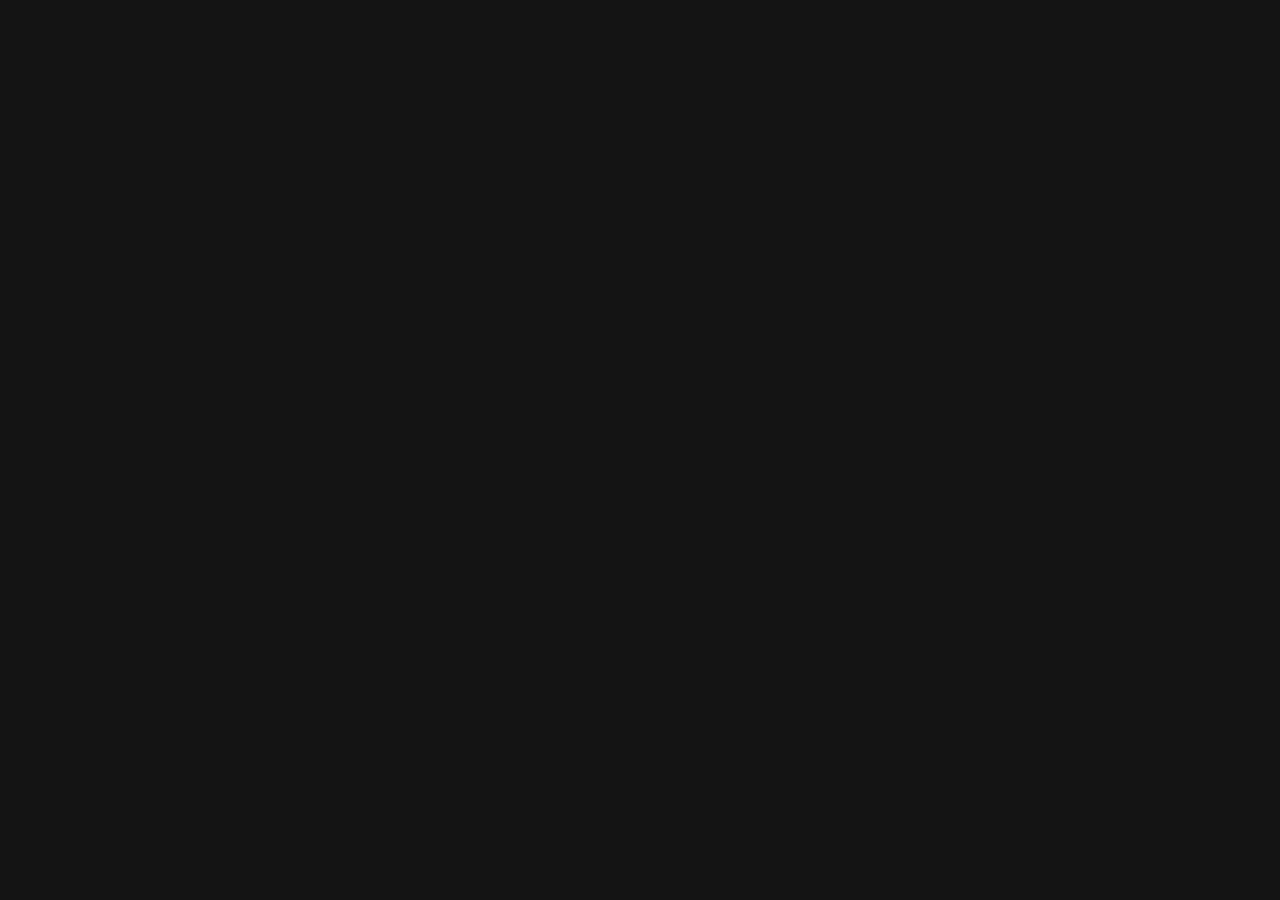
==== preview.html @ a70eb89c "Poster preview" ====
<!doctype html><html><head><meta charset="utf-8"><title>Style preview</title>
<link href="https://fonts.googleapis.com/css2?family=Inter:wght@400;500;600;700;800&family=Barlow+Condensed:wght@500;600;700;800&family=DM+Sans:wght@400;500;700&display=swap" rel="stylesheet">
<link rel="stylesheet" href="app.css">
<style>body{margin:0;background:#888}#prev{display:grid;grid-template-columns:640px 640px}#prev .w{width:640px;height:360px;overflow:hidden;position:relative}#prev .w .pg{transform:scale(.5);transform-origin:0 0;position:absolute}</style>
</head><body><div id="root" style="display:none"></div><div id="printroot"></div><div id="toast"></div><div id="modal"></div><div id="prev"></div>
<script src="lib.js"></script><script src="app.js"></script>
<script>setTimeout(async()=>{let p=S.projects.find(x=>x.demo)||S.projects[0];if(!p){p=await demoProject()}const sid=new URLSearchParams(location.search).get('s')||'poster';const d=basicDoc(p,sid);document.getElementById('prev').innerHTML=renderPages(p,d).map(h=>'<div class="w">'+h+'</div>').join('');document.getElementById('root').remove()},3500)</script>
</body></html>
---- app.css ----
:root{--bg:#141414;--app:#0e0e0e;--side:#121212;--card:#191919;--card2:#202020;--line:#262626;--txt:#efece6;--mute:#8f8a83;--or:#e2601f;--or2:#f07335;--orbg:rgba(226,96,31,.14)}
*{box-sizing:border-box}
html,body{margin:0;background:var(--bg);color:var(--txt);font:14px/1.5 Inter,system-ui,sans-serif;-webkit-font-smoothing:antialiased}
button,input,textarea,select{font:inherit;color:inherit}
a{color:inherit;text-decoration:none}
.shell>*{min-width:0}
.shell{display:grid;grid-template-columns:232px 1fr;height:100vh;padding:14px;gap:0}
.side{background:var(--side);border:1px solid var(--line);border-right:0;border-radius:18px 0 0 18px;display:flex;flex-direction:column;padding:14px 12px;min-height:0}
.ws{display:flex;align-items:center;gap:10px;padding:6px 6px 16px}
.wslogo{width:34px;height:34px;border-radius:10px;background:var(--or);display:grid;place-items:center;font-family:Archivo;font-stretch:70%;font-weight:900;font-size:19px;color:#1a0b03}
.ws b{display:block;font-size:13.5px}.ws small{color:var(--mute);font-size:11.5px}
.nav{display:flex;flex-direction:column;gap:2px}
.nav a{display:flex;align-items:center;gap:10px;padding:8px 10px;border-radius:10px;color:#bdb8b1;font-weight:500}
.nav a:hover{background:#1a1a1a}
.nav a.on{background:#222;color:#fff}
.nav svg{width:16px;height:16px;opacity:.85}
.navh{font-size:11.5px;color:var(--mute);margin:18px 10px 6px}
.sidecta{margin-top:auto;background:#1b1b1b;border:1px solid var(--line);border-radius:14px;padding:12px;font-size:12.5px}
.sidecta b{display:flex;align-items:center;gap:8px;margin-bottom:4px}.sidecta span{color:var(--mute)}
.main{background:var(--app);border:1px solid var(--line);border-radius:0 18px 18px 0;overflow:auto;min-height:0;position:relative}
.top{display:flex;align-items:center;gap:12px;padding:14px 22px;position:sticky;top:0;background:rgba(14,14,14,.94);backdrop-filter:blur(8px);z-index:5}
.search{flex:1;display:flex;align-items:center;gap:8px;background:#161616;border:1px solid var(--line);border-radius:999px;padding:8px 14px;color:var(--mute)}
.search input{flex:1;background:none;border:0;outline:none;color:var(--txt)}
.btn{display:inline-flex;align-items:center;gap:7px;border:1px solid var(--line);background:#1a1a1a;border-radius:999px;padding:8px 15px;cursor:pointer;font-weight:600;font-size:13px;white-space:nowrap}
.btn:hover{border-color:#3a3a3a}
.btn.pri{background:var(--or);border-color:var(--or);color:#1a0b03}.btn.pri:hover{background:var(--or2)}
.btn.ghost{background:none}
.btn.sm{padding:5px 11px;font-size:12px}
.btn:disabled{opacity:.5;cursor:wait}
.av{width:34px;height:34px;border-radius:50%;background:#2a2a2a;display:grid;place-items:center;font-weight:700;font-size:12px;border:1px solid #333}
.wrap{padding:6px 22px 40px}
.quick{display:grid;grid-template-columns:repeat(4,1fr);gap:12px;margin:6px 0 16px}
.qa{display:flex;gap:12px;align-items:center;background:var(--card);border:1px solid var(--line);border-radius:14px;padding:12px;cursor:pointer;text-align:left}
.qa:hover{border-color:#333}
.qi{width:36px;height:36px;border-radius:10px;background:var(--orbg);color:var(--or);display:grid;place-items:center;flex:none}
.qa b{display:block;font-size:13px}.qa small{color:var(--mute);font-size:11.5px;line-height:1.3;display:block}
.hero{display:grid;grid-template-columns:1.1fr 1fr;gap:30px;align-items:center;background:linear-gradient(135deg,#1d1d1d,#171717);border:1px solid var(--line);border-radius:18px;padding:26px;position:relative;overflow:hidden}
.hero h1{font-size:30px;line-height:1.15;margin:0 0 10px;font-weight:600;letter-spacing:-.02em}
.hero p{color:var(--mute);margin:0 0 20px;max-width:420px}
.heroart{position:relative;height:230px}
.heroart .pv .pg{position:absolute;left:0;top:0;transform-origin:0 0}
.heroart .pv{position:absolute;border-radius:10px;overflow:hidden;box-shadow:0 18px 40px rgba(0,0,0,.5)}
.sec{display:flex;align-items:center;justify-content:space-between;margin:28px 0 12px}
.sec h2{font-size:16px;margin:0;font-weight:600}
.row{display:flex;gap:10px;align-items:center}
.carousel{display:grid;grid-auto-flow:column;grid-auto-columns:minmax(230px,1fr);gap:12px;overflow-x:auto;padding-bottom:6px;scroll-snap-type:x mandatory}
.tcard{scroll-snap-align:start;height:150px;border-radius:14px;padding:16px;display:flex;flex-direction:column;justify-content:flex-end;cursor:pointer;position:relative;overflow:hidden;border:1px solid rgba(255,255,255,.06)}
.tcard b{font-size:17px;line-height:1.15;position:relative;z-index:1}.tcard small{opacity:.8;position:relative;z-index:1;font-size:12px;margin-top:4px}
.tcard:after{content:"";position:absolute;inset:0;background:linear-gradient(180deg,transparent 30%,rgba(0,0,0,.45))}
.tcard i{position:absolute;right:-20px;top:-30px;width:140px;height:140px;border-radius:40px;background:rgba(255,255,255,.12);transform:rotate(18deg)}
.grid{display:grid;grid-template-columns:repeat(auto-fill,minmax(250px,1fr));gap:14px}
.pcard{background:var(--card);border:1px solid var(--line);border-radius:14px;overflow:hidden;cursor:pointer}
.pcard:hover{border-color:#353535}
.pthumb{aspect-ratio:16/9;background:#1e1e1e;position:relative;overflow:hidden}
.pthumb .pg{position:absolute;left:0;top:0;transform-origin:0 0}
.pmeta{padding:11px 13px}.pmeta b{display:block;font-size:13.5px}.pmeta small{color:var(--mute);font-size:12px}
.empty{border:1px dashed #303030;border-radius:14px;padding:28px;text-align:center;color:var(--mute)}
.chipt{display:inline-block;font-size:11px;padding:2px 8px;border-radius:999px;background:#242424;color:#c9c4bc;margin-right:4px}
h1.ph{font-size:24px;margin:8px 0 4px;font-weight:600;letter-spacing:-.02em}
.sub{color:var(--mute);margin:0 0 18px}
.list{display:flex;flex-direction:column;gap:8px}
.li{display:flex;align-items:center;gap:14px;background:var(--card);border:1px solid var(--line);border-radius:12px;padding:10px}
.li .pthumb{width:150px;flex:none;border-radius:8px}
.li .grow{flex:1;min-width:0}
/* forms */
label.l{display:block;font-size:12px;color:var(--mute);margin:12px 0 5px;font-weight:600}
input.f,textarea.f,select.f{width:100%;background:#151515;border:1px solid var(--line);border-radius:10px;padding:10px 12px;outline:none}
input.f:focus,textarea.f:focus,select.f:focus{border-color:var(--or)}
textarea.f{min-height:84px;resize:vertical}
.hint{color:var(--mute);font-size:12.5px;margin:4px 0 10px}
.two{display:grid;grid-template-columns:1fr 1fr;gap:10px}
/* modal */
#modal{display:none;position:fixed;inset:0;background:rgba(0,0,0,.6);z-index:50;align-items:center;justify-content:center;padding:16px}
#modal.on{display:flex}
.mbox{background:#151515;border:1px solid #2c2c2c;border-radius:18px;padding:22px;width:min(520px,100%);max-height:90vh;overflow:auto}
.mbox h3{margin:0 0 4px;font-size:18px}
.tgrid{display:grid;grid-template-columns:1fr 1fr;gap:8px;margin-top:6px}
.topt{border:1px solid var(--line);border-radius:12px;padding:10px;cursor:pointer;background:#181818}
.topt.on{border-color:var(--or);background:var(--orbg)}
.topt b{display:block;font-size:13px}.topt small{color:var(--mute);font-size:11.5px;line-height:1.3;display:block}
#toast{position:fixed;left:50%;bottom:22px;transform:translateX(-50%);background:#1f1f1f;border:1px solid #333;padding:10px 16px;border-radius:999px;z-index:60;display:none;max-width:92vw;text-align:center}
#toast.err{border-color:#b33;color:#ffb4a8}
/* workspace */
.wsp{display:grid;grid-template-rows:auto 1fr;height:100vh}
.wtop{display:flex;align-items:center;gap:10px;padding:10px 16px;border-bottom:1px solid var(--line);background:#101010;flex-wrap:wrap}
.wtop input.name{background:none;border:0;outline:none;font-weight:600;font-size:15px;min-width:120px;max-width:260px}
.wtop select{background:#181818;border:1px solid var(--line);border-radius:999px;padding:7px 12px;outline:none}
.wbody{display:grid;grid-template-columns:420px 1fr;min-height:0}
.phone{margin:16px;border:1px solid #2a2a2a;border-radius:32px;background:#121212;display:flex;flex-direction:column;min-height:0;overflow:hidden;box-shadow:0 0 0 6px #0b0b0b,0 20px 50px rgba(0,0,0,.4)}
.phone .notch{height:22px;display:flex;justify-content:center;align-items:center}.phone .notch i{width:70px;height:5px;border-radius:9px;background:#262626}
.steps{display:flex;gap:4px;padding:6px 12px 10px;overflow-x:auto;border-bottom:1px solid var(--line)}
.st{border:0;background:none;padding:7px 11px;border-radius:999px;color:var(--mute);font-weight:600;font-size:12.5px;cursor:pointer;white-space:nowrap}
.st.on{background:#232323;color:#fff}
.st .d{display:inline-block;width:6px;height:6px;border-radius:50%;background:#3a3a3a;margin-left:5px;vertical-align:middle}
.st .d.ok{background:#3ccf7a}
.pane{overflow:auto;padding:12px 16px 30px;flex:1}
.phfoot{padding:12px 16px;border-top:1px solid var(--line);display:flex;gap:8px}
.phfoot .btn{flex:1;justify-content:center}
.piece{background:#181818;border:1px solid var(--line);border-radius:14px;padding:10px;margin:10px 0}
.piece.off{opacity:.55}
.phd{display:flex;align-items:center;gap:8px}
.phd input{flex:1;min-width:0;background:none;border:0;outline:none;font-weight:600}
.kind{font-size:11px;padding:3px 8px;border-radius:999px;background:#262626;color:#cfcac2;border:0;outline:none}
.tog{font-size:11px;padding:3px 9px;border-radius:999px;border:1px solid #333;background:none;cursor:pointer;color:var(--mute)}
.tog.on{background:var(--orbg);border-color:var(--or);color:var(--or2)}
.files{display:flex;gap:6px;flex-wrap:wrap;margin:8px 0}
.fth{width:62px;height:62px;border-radius:10px;background:#e9e6e0 center/contain no-repeat;position:relative;border:1px solid #2a2a2a}
.fth button{position:absolute;right:-6px;top:-6px;width:20px;height:20px;border-radius:50%;border:0;background:#333;cursor:pointer;font-size:12px;line-height:1}
.addf{width:62px;height:62px;border-radius:10px;border:1px dashed #3a3a3a;display:grid;place-items:center;color:var(--mute);cursor:pointer;background:none;font-size:20px}
.cols{display:flex;gap:6px;flex-wrap:wrap;align-items:center}
.cdot{width:26px;height:26px;border-radius:7px;border:1px solid #333;position:relative;overflow:hidden;cursor:pointer;padding:0}
.cdot input{position:absolute;inset:-8px;opacity:0;cursor:pointer}
.more{font-size:12px;color:var(--mute);cursor:pointer;margin-top:6px;display:inline-block}
.x{border:0;background:none;color:var(--mute);cursor:pointer;font-size:16px}
.kv{display:grid;grid-template-columns:1fr 1.4fr auto;gap:6px;margin:6px 0}
.canvas{overflow:auto;padding:22px 26px 60px;min-height:0}
.docw{max-width:1040px;margin:0 auto}
.pgwrap{position:relative;width:100%;aspect-ratio:16/9;margin:0 0 18px;border-radius:6px;overflow:hidden;box-shadow:0 10px 36px rgba(0,0,0,.45)}
.pgwrap .pg{position:absolute;left:0;top:0;transform:scale(var(--s,.5));transform-origin:0 0}
.why{background:#161616;border:1px solid var(--line);border-radius:12px;padding:10px 14px;margin:0 auto 18px;max-width:1040px;color:#c9c4bc;font-size:13px}
.why b{color:#fff}
.mobsw{display:none}
[contenteditable]:hover{outline:1px dashed rgba(128,128,128,.5);outline-offset:4px}
[contenteditable]:focus{outline:2px solid var(--or);outline-offset:4px}
.mnav{display:none}
/* ---------- document pages ---------- */
.pg{width:1280px;height:720px;overflow:hidden;position:relative;background:var(--bg0);color:var(--fg0);font-family:var(--bf),Inter,sans-serif}
.pg.grain:before{content:"";position:absolute;inset:0;pointer-events:none;opacity:.07;mix-blend-mode:overlay;background-image:url("data:image/svg+xml;utf8,<svg xmlns='http://www.w3.org/2000/svg' width='200' height='200'><filter id='n'><feTurbulence type='fractalNoise' baseFrequency='.85' numOctaves='2' stitchTiles='stitch'/></filter><rect width='100%' height='100%' filter='url(%23n)'/></svg>")}
.pg .lab{position:absolute;left:72px;top:52px;font-size:12.5px;font-weight:600;letter-spacing:.14em;text-transform:uppercase;opacity:.55}
.pg .no{position:absolute;right:72px;top:52px;font-size:12.5px;font-weight:600;opacity:.55}
.pg .foot{position:absolute;left:72px;right:72px;bottom:42px;display:flex;justify-content:space-between;font-size:12px;opacity:.45}
.pg .H{font-family:var(--hf),Inter,sans-serif;font-stretch:var(--hs);font-weight:var(--hw);letter-spacing:var(--hl);text-transform:var(--hc);line-height:.98;margin:0}
.pg .B{font-size:19px;line-height:1.55;opacity:.84}
.pg .B p{margin:0 0 14px}
.pg img{display:block;max-width:100%;max-height:100%;object-fit:contain}
.pg .tile{border-radius:var(--r);display:flex;align-items:center;justify-content:center;overflow:hidden}
.L-cover .H{font-size:116px;text-transform:var(--cc)}
.L-cover .meta{font-size:19px;opacity:.72;margin-top:24px}
.L-cover .tt{position:absolute;left:72px;bottom:120px;max-width:720px}
.L-cover .brand{position:absolute;left:72px;top:110px;font-weight:700;font-size:22px;letter-spacing:.01em}
.L-cover .hero{position:absolute;right:72px;top:120px;bottom:120px;width:400px}
.L-cover .hero img{max-height:330px;max-width:300px}
.L-statement .H{font-size:92px;position:absolute;left:72px;top:140px;max-width:760px}
.L-statement .B{position:absolute;left:880px;right:72px;top:150px}
.L-text .H{font-size:64px;position:absolute;left:72px;top:140px;width:520px}
.L-text .B{position:absolute;left:680px;right:72px;top:150px}
.L-divider .H{font-size:128px;position:absolute;left:72px;bottom:110px;max-width:860px;text-transform:var(--cc)}
.L-divider .num{position:absolute;right:66px;bottom:70px;font-family:var(--hf);font-stretch:var(--hs);font-weight:800;font-size:280px;line-height:.8;opacity:.16}
.hdr{position:absolute;left:72px;right:72px;top:130px;display:grid;grid-template-columns:1fr 1fr;gap:60px;align-items:start}
.hdr .H{font-size:58px}
.hdr .B{font-size:17.5px}
.L-list .items{position:absolute;left:72px;right:72px;top:330px;bottom:100px;display:grid;gap:16px}
.L-list .it{border-top:2px solid currentColor;padding-top:16px}
.L-list .it .n{font-family:var(--hf);font-stretch:var(--hs);font-weight:var(--hw);font-size:30px;opacity:.5}
.L-list .it b{display:block;font-size:20px;margin:6px 0 6px}
.L-list .it span{font-size:15.5px;opacity:.78;line-height:1.45;display:block}
.L-steps .items{position:absolute;left:72px;right:72px;top:360px;display:grid;gap:22px}
.L-steps .it{position:relative;padding-top:56px}
.L-steps .it:before{content:"";position:absolute;left:0;right:-22px;top:20px;height:2px;background:currentColor;opacity:.25}
.L-steps .it .n{position:absolute;left:0;top:0;width:42px;height:42px;border-radius:50%;background:var(--acc);color:var(--accfg);display:grid;place-items:center;font-weight:700}
.L-steps .it b{display:block;font-size:20px;margin-bottom:6px}.L-steps .it span{font-size:15.5px;opacity:.78;line-height:1.45}
.L-table table{position:absolute;left:72px;right:72px;top:330px;border-collapse:collapse;font-size:18px}
.L-table td{padding:14px 10px;border-top:1px solid currentColor;border-color:rgba(128,128,128,.35);vertical-align:top}
.L-table td:first-child{font-weight:700;width:38%}
.L-table td:last-child{text-align:right}
.L-table tr:last-child td{border-bottom:1px solid rgba(128,128,128,.35)}
.L-piece .l{position:absolute;left:72px;top:140px;width:520px}
.L-piece .H{font-size:62px}
.L-piece .B{margin-top:24px;font-size:18px}
.L-piece .r{position:absolute;right:0;top:0;bottom:0;width:600px}
.L-piece .r .tile{position:absolute;inset:0;border-radius:0;padding:70px}
.L-piece .r .tile img{max-height:330px}
.L-piece .extra{display:flex;gap:14px;align-items:flex-end;margin-top:28px}
.L-piece .extra .tile{width:110px;height:110px;padding:0;border-radius:calc(var(--r) + 10px);box-shadow:0 8px 24px rgba(0,0,0,.18)}
.L-piece .extra .tile img{width:100%;height:100%;object-fit:cover}
.chips{display:flex;gap:10px;flex-wrap:wrap}
.chip{display:flex;align-items:center;gap:7px;font-size:12.5px;font-weight:600}
.chip i{width:24px;height:24px;border-radius:6px;border:1px solid rgba(128,128,128,.3)}
.L-pieces .tiles{position:absolute;left:72px;right:72px;top:360px;bottom:96px;display:grid;gap:16px}
.L-pieces .cell{display:flex;flex-direction:column;gap:8px;min-height:0}
.L-pieces .cell .tile{flex:1;padding:22px;min-height:0}
.L-pieces .cell small{font-size:13px;font-weight:600;opacity:.7}
.L-colours .sw{position:absolute;left:72px;right:72px;top:350px;bottom:96px;display:flex;gap:12px}
.L-colours .s{flex:1;border-radius:var(--r);display:flex;flex-direction:column;justify-content:flex-end;padding:14px;font-size:12.5px;font-weight:600;border:1px solid rgba(128,128,128,.2)}
.L-colours .s span{opacity:.75;font-weight:500}
.L-type .fonts{position:absolute;left:72px;right:72px;top:340px;bottom:96px;display:grid;gap:20px}
.L-type .fc{border-top:2px solid currentColor;padding-top:14px}
.L-type .aa{font-size:110px;line-height:1}
.L-type .fc b{display:block;font-size:20px;margin-top:10px}.L-type .fc span{opacity:.7;font-size:14px}
.L-quote .q{position:absolute;left:72px;top:110px;font-family:var(--hf);font-size:200px;line-height:1;opacity:.25}
.L-quote .H{position:absolute;left:72px;right:200px;top:220px;font-size:72px;line-height:1.05}
.L-quote .B{position:absolute;left:72px;bottom:110px;font-size:17px}
.L-closing .H{font-size:84px;position:absolute;left:72px;top:150px;max-width:800px}
.L-closing .B{position:absolute;left:72px;top:390px;max-width:620px}
.L-closing .contact{position:absolute;left:72px;bottom:96px;font-size:15px;opacity:.75}
.L-closing .hero{position:absolute;right:80px;bottom:90px;width:180px;height:180px}
#printroot{display:none}
@media print{
 @page{size:1280px 720px;margin:0}
 html,body{background:#fff}
 #root,#toast,#modal{display:none!important}
 #printroot{display:block}
 #printroot .pg{break-after:page;page-break-after:always}
 *{-webkit-print-color-adjust:exact;print-color-adjust:exact}
}
@media (max-width:1100px){.quick{grid-template-columns:1fr 1fr}.wbody{grid-template-columns:380px 1fr}}
@media (max-width:820px){
 .shell{grid-template-columns:1fr;padding:0;height:auto;min-height:100vh}
 .side{display:none}
 .main{border-radius:0;border:0;padding-bottom:74px;overflow:visible}
 .top{padding:12px 14px}
 .top .btn .lbl{display:none}
 .wrap{padding:4px 14px 30px}
 .quick{grid-template-columns:1fr 1fr;gap:8px}.qa{padding:10px;gap:8px}.qa small{display:none}
 .top{gap:8px}
 .hero{grid-template-columns:1fr;padding:20px}.heroart{display:none}
 .hero h1{font-size:24px}
 .mnav{display:flex;position:fixed;left:0;right:0;bottom:0;background:#101010;border-top:1px solid var(--line);z-index:30;padding:8px 6px calc(8px + env(safe-area-inset-bottom))}
 .mnav a{flex:1;display:flex;flex-direction:column;align-items:center;gap:2px;font-size:10.5px;color:var(--mute)}
 .mnav a.on{color:#fff}.mnav svg{width:19px;height:19px}
 .wsp{height:auto;min-height:100vh}
 .wtop{gap:6px;padding:8px 10px}.wtop select{font-size:12px;padding:6px 8px;max-width:48%}.wtop .btn{padding:6px 11px;font-size:12px}
 .wbody{grid-template-columns:1fr}
 .phone{margin:10px;border-radius:24px;box-shadow:none;min-height:70vh}
 .mobsw{display:flex;gap:6px;padding:8px 12px 0}
 .mobsw .st{flex:1;text-align:center;background:#181818}
 .mobsw .st.on{background:#262626}
 body.vprev .phone{display:none}
 body:not(.vprev) .canvas{display:none}
 .canvas{padding:12px}
 .li .pthumb{width:110px}
}

/* ===== Kit: Campaign (learned from a campaign-style brand playbook) ===== */
.pg.k-campaign .H{line-height:1}
.pg.k-campaign .a2{color:var(--acc)}
.pg.k-campaign .rule{position:absolute;left:44px;right:44px;top:34px;border-top:2px dotted currentColor;opacity:.35}
.pg.k-campaign .rule.b{top:auto;bottom:40px}
.pg.k-campaign .lab{top:48px;left:44px;font-size:17px;letter-spacing:0;text-transform:none;font-weight:800;color:var(--acc);opacity:1}
.pg.k-campaign .no{top:auto;bottom:14px;right:44px;font-size:12px}
.pg.k-campaign .foot{bottom:14px;left:44px;right:120px;font-size:12px}
.pg.k-campaign.t-paper .H{color:var(--deep)}
.pg.k-campaign.t-dark.L-statement .B{background:var(--acc);color:var(--accfg)}
.pg.k-campaign.L-statement .H{left:44px;top:110px;max-width:700px;font-size:96px}
.pg.k-campaign.L-statement .B{left:800px;right:60px;top:0;height:560px;background:var(--deep);color:#fff;opacity:1;border-radius:0 0 230px 230px;padding:190px 46px 0;font-weight:600;font-size:19px}
.pg.k-campaign.L-text .H{left:44px;top:110px}
.pg.k-campaign.L-text .B{left:680px;top:120px}
.pg.k-campaign .hdr{left:44px;right:44px;top:100px}
.pg.k-campaign.L-divider .num{display:none}
.pg.k-campaign.L-divider:after{content:"";position:absolute;right:90px;top:0;width:300px;height:500px;background:var(--acc);border-radius:0 0 150px 150px}
.pg.k-campaign.L-divider .H{left:44px;bottom:90px;font-size:150px;max-width:780px;color:#fff;position:absolute;z-index:1}
.pg.k-campaign.L-list .it,.pg.k-campaign.L-steps .it{border-top:0;background:var(--deep);color:#fff;padding:26px 26px 60px;border-radius:0 0 160px 160px}
.pg.k-campaign.L-list .it .n{color:var(--acc);opacity:1}
.pg.k-campaign.L-steps .it:before{display:none}
.pg.k-campaign.L-steps .it .n{position:static;margin-bottom:14px}
.pg.k-campaign .tile{border-radius:0 0 140px 140px}
.pg.k-campaign.L-piece .r .tile{border-radius:0 0 300px 300px;inset:0 40px 60px 0}
.pg.k-campaign.L-colours .s{border-radius:0 0 90px 90px;padding-bottom:40px}
.pg.k-campaign.L-cover .H{font-size:104px;color:#fff}
.pg.k-campaign.L-cover .tt{left:56px;bottom:90px;max-width:700px}
.pg.k-campaign.L-cover .brand{left:56px;top:56px;color:var(--acc);font-weight:800}
.pg.k-campaign.L-cover .hero{right:70px;top:0;bottom:80px;width:400px;border-radius:0 0 200px 200px;background:#fff!important;padding:60px}
.pg.k-campaign.L-closing .H{color:#fff}
.pg.k-campaign.L-quote .q{color:var(--acc);opacity:1}

/* ===== Kit: Gallery Grid (learned from a city-of-culture identity guide) ===== */
.pg.k-grid .rule{position:absolute;left:42px;right:42px;top:118px;border-top:1.5px solid currentColor;opacity:.55}
.pg.k-grid .rule.m{top:578px}
.pg.k-grid .lab{left:42px;top:140px;width:380px;font-size:40px;font-weight:500;letter-spacing:-.03em;text-transform:none;opacity:1;line-height:1.05;font-family:var(--hf),Inter,sans-serif}
.pg.k-grid .lab span{display:block}
.pg.k-grid .no{display:none}
.pg.k-grid .foot{left:42px;right:42px;bottom:34px;display:grid;grid-template-columns:425px 425px 1fr;font-size:10px;opacity:.8}
.pg.k-grid .stripe{position:absolute;left:0;right:0;bottom:0;height:18px;display:flex}
.pg.k-grid .stripe i,.pg.k-grid .stack i{flex:1}
.pg.k-grid .stack{position:absolute;right:42px;bottom:40px;width:94px;height:106px;display:flex;flex-direction:column}
.pg.k-grid .hdr{left:467px;right:42px;top:140px;grid-template-columns:1fr 1fr;gap:42px}
.pg.k-grid .hdr .H{font-size:34px;line-height:1.08}
.pg.k-grid .hdr .B{font-size:15px;line-height:1.5}
.pg.k-grid.L-list .items,.pg.k-grid.L-steps .items,.pg.k-grid.L-pieces .tiles,.pg.k-grid.L-colours .sw,.pg.k-grid.L-type .fonts,.pg.k-grid.L-table table{left:467px;right:42px;top:300px;bottom:80px}
.pg.k-grid.L-list .items,.pg.k-grid.L-pieces .tiles,.pg.k-grid.L-colours .sw,.pg.k-grid.L-type .fonts{border-top:1px solid rgba(128,128,128,.5);padding-top:20px}
.pg.k-grid.L-list .it{border-top:0}
.pg.k-grid.L-table table{bottom:auto;font-size:15px}
.pg.k-grid.L-statement .H{left:467px;top:140px;max-width:770px;font-size:70px;font-weight:500}
.pg.k-grid.L-statement .B{left:467px;right:auto;width:420px;top:auto;bottom:90px;font-size:15px}
.pg.k-grid.L-text .H{left:467px;top:140px;width:380px;font-size:38px}
.pg.k-grid.L-text .B{left:892px;right:42px;top:145px;font-size:15px}
.pg.k-grid.L-piece .l{left:42px;top:300px;width:380px}
.pg.k-grid.L-piece .H{font-size:30px}
.pg.k-grid.L-piece .B{font-size:15px}
.pg.k-grid.L-piece .r{left:467px;right:42px;top:140px;bottom:70px;width:auto}
.pg.k-grid.L-piece .r .tile{padding:50px}
.pg.k-grid.L-colours .s{border-radius:0;border:0;font-size:11px}
.pg.k-grid.L-divider .num{left:42px;right:auto;top:140px;bottom:auto;font-size:40px;font-weight:500;opacity:.6;font-family:var(--hf),Inter,sans-serif}
.pg.k-grid.L-divider .H{left:467px;top:140px;bottom:auto;font-size:90px;font-weight:500}
.pg.k-grid.L-divider .lab{display:none}
.pg.k-grid.L-cover .hero{left:320px;right:320px;top:150px;bottom:170px;width:auto;background:transparent!important}
.pg.k-grid.L-cover .hero img{max-height:380px;max-width:520px}
.pg.k-grid.L-cover .brand{left:42px;top:auto;bottom:70px;font-size:34px;font-weight:500;letter-spacing:-.03em;max-width:400px;line-height:1.1}
.pg.k-grid.L-cover .tt{left:892px;bottom:60px;max-width:220px}
.pg.k-grid.L-cover .H{font-size:34px;line-height:1.1}
.pg.k-grid.L-cover .meta{font-size:10px;margin-top:14px}
.pg.k-grid.L-closing .H{left:42px;top:140px;font-size:38px;max-width:380px}
.pg.k-grid.L-closing .B{left:467px;top:140px;right:42px;max-width:none;font-size:32px;line-height:1.25;opacity:1}
.pg.k-grid.L-closing .lab{display:none}
.pg.k-grid.L-quote .H{left:467px;top:140px;font-size:56px;font-weight:500}
.pg.k-grid.L-quote .q{left:42px;top:120px}

/* ===== Kit: Industrial (learned from an infrastructure company's brand guide) ===== */
.pg.k-ind .nav{position:absolute;left:0;right:0;top:0;height:58px;background:#000;color:#fff;display:flex;align-items:center;justify-content:center;gap:10px;font-family:'Oswald',sans-serif;font-weight:500;text-transform:uppercase;font-size:15px;letter-spacing:.02em;white-space:nowrap;overflow:hidden;padding:0 40px}
.pg.k-ind .nav em{font-style:normal;opacity:.6}
.pg.k-ind .nav .on{color:var(--acc)}
.pg.k-ind .lab{left:110px;top:122px;font-family:'Oswald',sans-serif;font-size:30px;font-weight:500;letter-spacing:0;color:var(--acc);opacity:1}
.pg.k-ind .no{top:auto;bottom:22px;right:36px;font-size:11px}
.pg.k-ind .no:before{content:"PAGE "}
.pg.k-ind .foot{display:none}
.pg.k-ind .H{line-height:.95}
.pg.k-ind.L-text .H{left:110px;top:166px;width:440px;font-size:92px}
.pg.k-ind.L-text .B{left:590px;right:90px;top:180px;font-size:19px}
.pg.k-ind.L-statement .H{left:110px;top:166px;max-width:1000px;font-size:104px}
.pg.k-ind.L-statement .B{left:110px;right:auto;width:440px;top:auto;bottom:80px;border:3px solid var(--acc);padding:22px 24px;font-family:'Oswald',sans-serif;text-transform:uppercase;font-size:22px;line-height:1.3;text-align:center;opacity:1}
.pg.k-ind.L-statement .B p{margin:0}
.pg.k-ind .hdr{left:110px;right:90px;top:166px}
.pg.k-ind .hdr .H{font-size:78px}
.pg.k-ind.L-list .it{border-top:0;border-left:5px solid var(--acc);padding-left:18px}
.pg.k-ind.L-list .it .n{color:var(--acc);opacity:1}
.pg.k-ind.L-list .it b,.pg.k-ind.L-steps .it b{font-family:'Oswald',sans-serif;text-transform:uppercase;font-weight:500;font-size:22px}
.pg.k-ind.L-steps .it .n{border-radius:0}
.pg.k-ind.L-table td:first-child{background:rgba(128,128,128,.16)}
.pg.k-ind.L-table table{left:110px;right:90px;top:340px}
.pg.k-ind.L-list .items,.pg.k-ind.L-steps .items,.pg.k-ind.L-pieces .tiles,.pg.k-ind.L-colours .sw,.pg.k-ind.L-type .fonts{left:110px;right:90px;top:360px}
.pg.k-ind.L-divider .num{display:none}
.pg.k-ind.L-divider .H{left:110px;top:130px;bottom:auto;font-size:150px}
.pg.k-ind.L-divider .lab{display:none}
.pg.k-ind .blocks{position:absolute;left:0;right:0;bottom:0;height:280px;display:flex;gap:16px}
.pg.k-ind .blocks i:nth-child(1){flex:2.3}.pg.k-ind .blocks i:nth-child(2){flex:1}.pg.k-ind .blocks i:nth-child(3){flex:1.5}
.pg.k-ind.L-piece .l{left:110px;top:166px;width:480px}
.pg.k-ind.L-piece .H{font-size:78px}
.pg.k-ind.L-piece .r{top:58px}
.pg.k-ind.L-cover .hero{left:40px;right:auto;top:30px;bottom:30px;width:720px;background:transparent!important}
.pg.k-ind.L-cover .hero img{max-height:640px;max-width:680px}
.pg.k-ind.L-cover .tt{left:auto;right:70px;bottom:64px;text-align:right;max-width:560px}
.pg.k-ind.L-cover .H{font-size:84px}
.pg.k-ind.L-cover .brand{left:auto;right:70px;top:60px;font-family:'Oswald',sans-serif;text-transform:uppercase;font-weight:500;background:var(--acc);color:var(--accfg);padding:8px 16px}
.pg.k-ind.L-closing .H{left:110px;top:140px;font-size:120px}
.pg.k-ind.L-closing .B{left:110px;top:400px}
.pg.k-ind.L-closing .contact{left:110px;background:var(--acc);color:var(--accfg);padding:16px 22px;opacity:1;font-weight:600}
.pg.k-ind.L-quote .q{color:var(--acc);opacity:1;top:90px;left:110px}
.pg.k-ind.L-quote .H{left:110px;top:220px}

/* ===== Kit: Signal (learned from a road-safety group's brand guidelines) ===== */
.pg.k-sig .strip{position:absolute;left:0;right:0;bottom:0;height:11px;background:var(--acc)}
.pg.k-sig.t-accent .strip{background:var(--ink)}
.pg.k-sig .mark{position:absolute;left:24px;bottom:28px;font-weight:800;font-size:15px;letter-spacing:.14em;text-transform:uppercase}
.pg.k-sig .lab{left:103px;top:52px;font-size:21px;font-weight:400;letter-spacing:0;text-transform:none;opacity:.85}
.pg.k-sig .no{top:auto;bottom:32px;right:100px;font-size:13px;opacity:.5}
.pg.k-sig .foot{display:none}
.pg.k-sig .H{line-height:1.05}
.pg.k-sig.L-text .H{left:103px;right:103px;top:90px;width:auto;font-size:58px}
.pg.k-sig.L-text .B{left:103px;right:103px;top:240px;column-count:2;column-gap:64px;font-size:17px}
.pg.k-sig .hdr{left:103px;right:103px;top:90px;grid-template-columns:1fr;gap:20px}
.pg.k-sig .hdr .H{font-size:56px}
.pg.k-sig .hdr .B{max-width:900px;font-size:17px}
.pg.k-sig.L-list .items,.pg.k-sig.L-steps .items,.pg.k-sig.L-pieces .tiles,.pg.k-sig.L-colours .sw,.pg.k-sig.L-type .fonts,.pg.k-sig.L-table table{left:103px;right:103px;top:300px;bottom:90px}
.pg.k-sig.L-table table{bottom:auto;border:1px solid var(--ink)}
.pg.k-sig.L-table tr:first-child td{background:var(--ink);color:var(--bg0);font-weight:700;font-size:20px}
.pg.k-sig.L-table td{border-color:var(--ink)}
.pg.k-sig.L-list .it{border-top:0;background:#212427;color:#fefef4;padding:26px;clip-path:polygon(0 0,100% 0,100% calc(100% - 44px),calc(100% - 44px) 100%,0 100%)}
.pg.k-sig.L-list .it .n{color:var(--acc);opacity:1}
.pg.k-sig.L-steps .it .n{border-radius:0}
.pg.k-sig .tile{clip-path:polygon(44px 0,100% 0,100% 100%,0 100%,0 44px)}
.pg.k-sig.L-statement .H{left:103px;top:110px;max-width:980px;font-size:96px}
.pg.k-sig.L-statement .B{left:103px;right:auto;width:620px;top:auto;bottom:120px}
.pg.k-sig .chev{position:absolute;right:110px;bottom:70px;display:flex}
.pg.k-sig .chev i{width:46px;height:46px;border-top:16px solid currentColor;border-right:16px solid currentColor;transform:rotate(45deg);margin-left:-4px}
.pg.k-sig.L-divider .num{display:none}
.pg.k-sig.L-divider .lab{display:none}
.pg.k-sig.L-divider .H{left:215px;top:320px;bottom:auto;font-size:62px;max-width:900px}
.pg.k-sig.L-divider .strip{background:var(--acc)}
.pg.k-sig.L-cover .tt{left:60px;top:120px;bottom:auto;max-width:380px}
.pg.k-sig.L-cover .H{font-size:64px;color:var(--acc)}
.pg.k-sig.L-cover .meta{color:var(--acc);font-size:17px;opacity:.9}
.pg.k-sig.L-cover .brand{left:60px;top:auto;bottom:60px;color:var(--acc);text-transform:uppercase;letter-spacing:.14em;font-weight:800}
.pg.k-sig.L-cover .hero{left:470px;right:0;top:0;bottom:0;width:auto;border-radius:0;clip-path:none;padding:110px}
.pg.k-sig.L-cover .hero img{max-height:420px;max-width:560px}
.pg.k-sig.L-cover .hero:before,.pg.k-sig.L-cover .hero:after{content:"";position:absolute;width:70px;height:70px;border:18px solid var(--acc)}
.pg.k-sig.L-cover .hero:before{right:60px;top:60px;border-left:0;border-bottom:0}
.pg.k-sig.L-cover .hero:after{left:60px;bottom:60px;border-right:0;border-top:0}
.pg.k-sig.L-closing .H{left:103px;top:110px}
.pg.k-sig.L-closing .B{left:103px;top:340px}
.pg.k-sig.L-closing .contact{left:103px;bottom:70px}
.pg.k-sig.L-piece .l{left:103px;top:90px}

/* ===== Kit: Poster (learned from an app brand's 2025 guidelines) ===== */
.pg.k-poster{--card:#f1f1f1}
.pg.k-poster.t-dark{--card:#1c1c1c}
.pg.k-poster .lab,.pg.k-poster .no{display:none}
.pg.k-poster .foot{top:22px;bottom:auto;left:24px;right:24px;font-size:11px;opacity:.75}
.pg.k-poster .foot b{margin-left:28px;font-weight:500}
.pg.k-poster .H{line-height:.92;letter-spacing:-.005em}
.pg.k-poster .hdr{left:24px;right:auto;width:470px;top:66px;grid-template-columns:1fr;gap:26px}
.pg.k-poster .hdr .H{font-size:66px}
.pg.k-poster .hdr .B{font-size:16px}
.pg.k-poster.L-list .items,.pg.k-poster.L-steps .items,.pg.k-poster.L-pieces .tiles,.pg.k-poster.L-type .fonts{left:640px;right:24px;top:66px;bottom:28px;grid-template-columns:1fr!important;grid-auto-rows:1fr;gap:10px}
.pg.k-poster.L-pieces .tiles{grid-template-columns:1fr 1fr!important}
.pg.k-poster.L-list .it,.pg.k-poster.L-steps .it,.pg.k-poster.L-type .fc{background:var(--card);border:0;border-radius:var(--r);padding:16px 22px;display:flex;flex-direction:column;justify-content:center}
.pg.k-poster.L-list .it .n,.pg.k-poster.L-steps .it .n{display:none}
.pg.k-poster.L-list .it b,.pg.k-poster.L-steps .it b{font-family:var(--hf),sans-serif;text-transform:uppercase;font-size:26px;margin:0 0 4px}
.pg.k-poster.L-steps .it:before{display:none}
.pg.k-poster.L-type .aa{font-size:72px}
.pg.k-poster.L-pieces .cell .tile{background:var(--card)!important}
.pg.k-poster.L-colours .sw{left:640px;right:24px;top:66px;bottom:28px}
.pg.k-poster.L-colours .s{border-radius:var(--r)}
.pg.k-poster.L-table table{left:640px;right:24px;top:66px;font-size:16px}
.pg.k-poster.L-table td{border:0;background:var(--card);border-bottom:8px solid var(--bg0)}
.pg.k-poster.L-text .H{left:24px;top:66px;width:600px;font-size:110px}
.pg.k-poster.L-text .B{left:24px;right:auto;width:560px;top:250px;font-size:22px;line-height:1.45;opacity:1}
.pg.k-poster.L-statement .H{left:24px;top:auto;bottom:40px;max-width:1180px;font-size:140px}
.pg.k-poster.L-statement .B{left:24px;right:auto;width:560px;top:66px;font-size:20px;opacity:1}
.pg.k-poster.L-piece .l{left:24px;top:66px;width:470px}
.pg.k-poster.L-piece .H{font-size:66px}
.pg.k-poster.L-piece .B{font-size:16px}
.pg.k-poster.L-piece .r{left:640px;right:24px;top:66px;bottom:28px;width:auto}
.pg.k-poster.L-piece .r .tile{border-radius:var(--r)}
.pg.k-poster.L-divider .num{display:none}
.pg.k-poster.L-divider .H{left:24px;bottom:34px;font-size:120px;color:#fff}
.pg.k-poster.L-cover .H{font-size:160px;line-height:.88}
.pg.k-poster.L-cover .tt{left:24px;bottom:40px;max-width:1100px}
.pg.k-poster.L-cover .meta{display:none}
.pg.k-poster.L-cover .brand{left:auto;right:24px;top:22px;font-size:11px;font-weight:500}
.pg.k-poster.L-cover .hero{left:auto;right:24px;top:auto;bottom:40px;width:90px;height:90px;background:transparent!important}
.pg.k-poster.L-cover .hero img{max-width:90px;max-height:90px}
.pg.k-poster.L-closing .H{left:24px;top:auto;bottom:40px;font-size:160px;max-width:1100px}
.pg.k-poster.L-closing .B{left:24px;top:66px;font-size:20px}
.pg.k-poster.L-closing .contact{left:auto;right:24px;bottom:auto;top:66px}
.pg.k-poster.L-closing .hero{right:24px;bottom:40px;width:90px;height:90px;background:transparent!important}
.pg.k-poster.L-quote .q{left:24px;top:40px}
.pg.k-poster.L-quote .H{left:24px;top:auto;bottom:40px;font-size:96px}
.pg.k-poster.L-quote .B{left:24px;top:200px;bottom:auto}
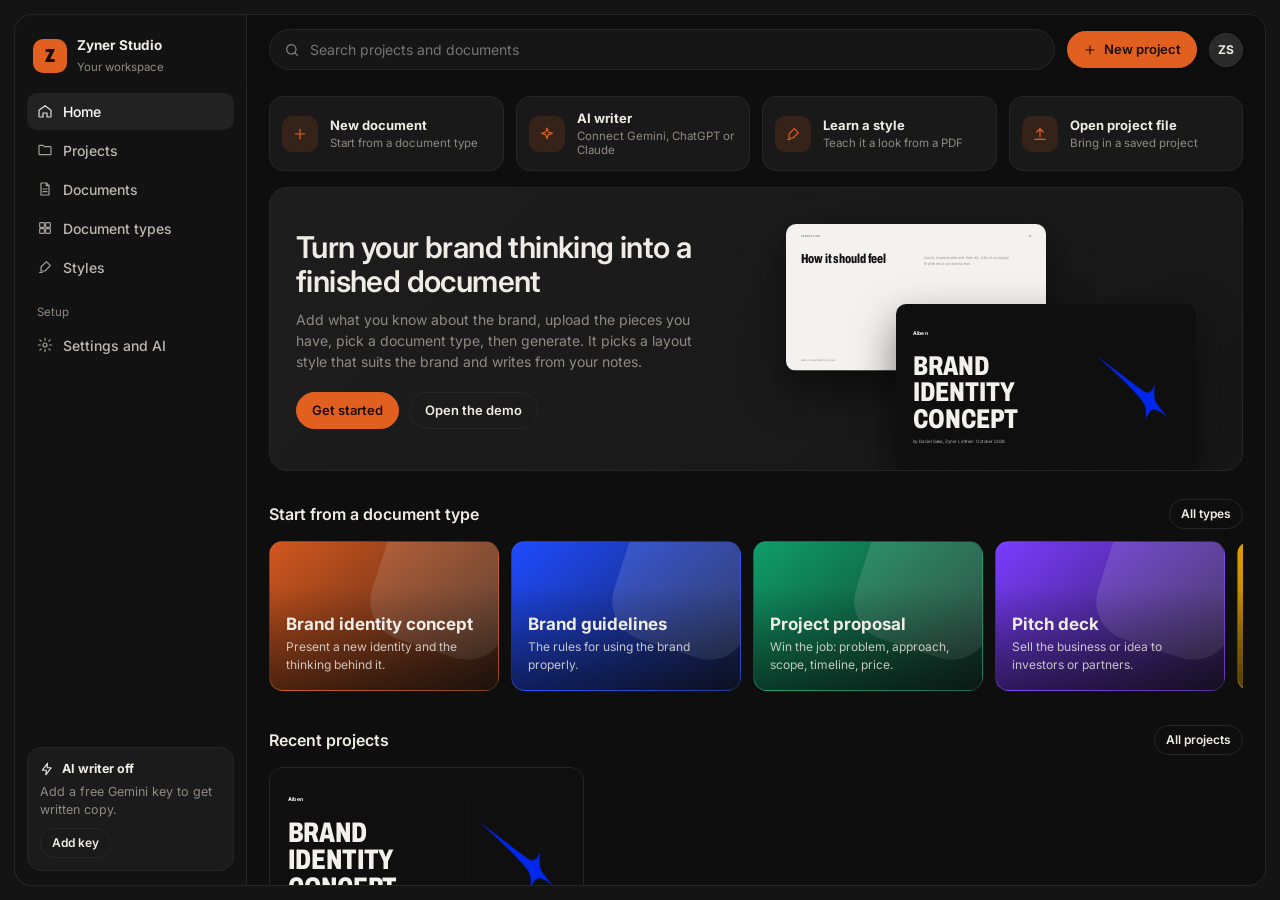
==== commit 52b699e8: "Add Pop, Block, Airy, Numbered styles (preview)" ====
--- a/preview.html
+++ b/preview.html
@@ -1,8 +1,1133 @@
-<!doctype html><html><head><meta charset="utf-8"><title>Style preview</title>
-<link href="https://fonts.googleapis.com/css2?family=Inter:wght@400;500;600;700;800&family=Barlow+Condensed:wght@500;600;700;800&family=DM+Sans:wght@400;500;700&display=swap" rel="stylesheet">
-<link rel="stylesheet" href="app.css">
-<style>body{margin:0;background:#888}#prev{display:grid;grid-template-columns:640px 640px}#prev .w{width:640px;height:360px;overflow:hidden;position:relative}#prev .w .pg{transform:scale(.5);transform-origin:0 0;position:absolute}</style>
-</head><body><div id="root" style="display:none"></div><div id="printroot"></div><div id="toast"></div><div id="modal"></div><div id="prev"></div>
-<script src="lib.js"></script><script src="app.js"></script>
-<script>setTimeout(async()=>{let p=S.projects.find(x=>x.demo)||S.projects[0];if(!p){p=await demoProject()}const sid=new URLSearchParams(location.search).get('s')||'poster';const d=basicDoc(p,sid);document.getElementById('prev').innerHTML=renderPages(p,d).map(h=>'<div class="w">'+h+'</div>').join('');document.getElementById('root').remove()},3500)</script>
-</body></html>
+<!doctype html>
+<html lang="en">
+<head>
+<meta charset="utf-8">
+<meta name="viewport" content="width=device-width, initial-scale=1, viewport-fit=cover">
+<title>Zyner Studio</title>
+<link rel="preconnect" href="https://fonts.googleapis.com"><link rel="preconnect" href="https://fonts.gstatic.com" crossorigin>
+<link href="https://fonts.googleapis.com/css2?family=Archivo:wdth,wght@62..125,400..900&family=Inter:wght@400;500;600;700;800&family=Fraunces:ital,opsz,wght@0,9..144,300..800;1,9..144,300..800&family=Space+Grotesk:wght@400..700&family=Montserrat:wght@400;500;600;700;800;900&family=Oswald:wght@300..700&family=Source+Sans+3:wght@400;600;700&family=Inter+Tight:wght@400;500;600;700&family=Barlow+Condensed:wght@500;600;700;800&family=DM+Sans:wght@400;500;700&family=Anton&family=Outfit:wght@200..800&family=Manrope:wght@300..800&display=swap" rel="stylesheet">
+<style>:root{--bg:#141414;--app:#0e0e0e;--side:#121212;--card:#191919;--card2:#202020;--line:#262626;--txt:#efece6;--mute:#8f8a83;--or:#e2601f;--or2:#f07335;--orbg:rgba(226,96,31,.14)}
+*{box-sizing:border-box}
+html,body{margin:0;background:var(--bg);color:var(--txt);font:14px/1.5 Inter,system-ui,sans-serif;-webkit-font-smoothing:antialiased}
+button,input,textarea,select{font:inherit;color:inherit}
+a{color:inherit;text-decoration:none}
+.shell>*{min-width:0}
+.shell{display:grid;grid-template-columns:232px 1fr;height:100vh;padding:14px;gap:0}
+.side{background:var(--side);border:1px solid var(--line);border-right:0;border-radius:18px 0 0 18px;display:flex;flex-direction:column;padding:14px 12px;min-height:0}
+.ws{display:flex;align-items:center;gap:10px;padding:6px 6px 16px}
+.wslogo{width:34px;height:34px;border-radius:10px;background:var(--or);display:grid;place-items:center;font-family:Archivo;font-stretch:70%;font-weight:900;font-size:19px;color:#1a0b03}
+.ws b{display:block;font-size:13.5px}.ws small{color:var(--mute);font-size:11.5px}
+.nav{display:flex;flex-direction:column;gap:2px}
+.nav a{display:flex;align-items:center;gap:10px;padding:8px 10px;border-radius:10px;color:#bdb8b1;font-weight:500}
+.nav a:hover{background:#1a1a1a}
+.nav a.on{background:#222;color:#fff}
+.nav svg{width:16px;height:16px;opacity:.85}
+.navh{font-size:11.5px;color:var(--mute);margin:18px 10px 6px}
+.sidecta{margin-top:auto;background:#1b1b1b;border:1px solid var(--line);border-radius:14px;padding:12px;font-size:12.5px}
+.sidecta b{display:flex;align-items:center;gap:8px;margin-bottom:4px}.sidecta span{color:var(--mute)}
+.main{background:var(--app);border:1px solid var(--line);border-radius:0 18px 18px 0;overflow:auto;min-height:0;position:relative}
+.top{display:flex;align-items:center;gap:12px;padding:14px 22px;position:sticky;top:0;background:rgba(14,14,14,.94);backdrop-filter:blur(8px);z-index:5}
+.search{flex:1;display:flex;align-items:center;gap:8px;background:#161616;border:1px solid var(--line);border-radius:999px;padding:8px 14px;color:var(--mute)}
+.search input{flex:1;background:none;border:0;outline:none;color:var(--txt)}
+.btn{display:inline-flex;align-items:center;gap:7px;border:1px solid var(--line);background:#1a1a1a;border-radius:999px;padding:8px 15px;cursor:pointer;font-weight:600;font-size:13px;white-space:nowrap}
+.btn:hover{border-color:#3a3a3a}
+.btn.pri{background:var(--or);border-color:var(--or);color:#1a0b03}.btn.pri:hover{background:var(--or2)}
+.btn.ghost{background:none}
+.btn.sm{padding:5px 11px;font-size:12px}
+.btn:disabled{opacity:.5;cursor:wait}
+.av{width:34px;height:34px;border-radius:50%;background:#2a2a2a;display:grid;place-items:center;font-weight:700;font-size:12px;border:1px solid #333}
+.wrap{padding:6px 22px 40px}
+.quick{display:grid;grid-template-columns:repeat(4,1fr);gap:12px;margin:6px 0 16px}
+.qa{display:flex;gap:12px;align-items:center;background:var(--card);border:1px solid var(--line);border-radius:14px;padding:12px;cursor:pointer;text-align:left}
+.qa:hover{border-color:#333}
+.qi{width:36px;height:36px;border-radius:10px;background:var(--orbg);color:var(--or);display:grid;place-items:center;flex:none}
+.qa b{display:block;font-size:13px}.qa small{color:var(--mute);font-size:11.5px;line-height:1.3;display:block}
+.hero{display:grid;grid-template-columns:1.1fr 1fr;gap:30px;align-items:center;background:linear-gradient(135deg,#1d1d1d,#171717);border:1px solid var(--line);border-radius:18px;padding:26px;position:relative;overflow:hidden}
+.hero h1{font-size:30px;line-height:1.15;margin:0 0 10px;font-weight:600;letter-spacing:-.02em}
+.hero p{color:var(--mute);margin:0 0 20px;max-width:420px}
+.heroart{position:relative;height:230px}
+.heroart .pv .pg{position:absolute;left:0;top:0;transform-origin:0 0}
+.heroart .pv{position:absolute;border-radius:10px;overflow:hidden;box-shadow:0 18px 40px rgba(0,0,0,.5)}
+.sec{display:flex;align-items:center;justify-content:space-between;margin:28px 0 12px}
+.sec h2{font-size:16px;margin:0;font-weight:600}
+.row{display:flex;gap:10px;align-items:center}
+.carousel{display:grid;grid-auto-flow:column;grid-auto-columns:minmax(230px,1fr);gap:12px;overflow-x:auto;padding-bottom:6px;scroll-snap-type:x mandatory}
+.tcard{scroll-snap-align:start;height:150px;border-radius:14px;padding:16px;display:flex;flex-direction:column;justify-content:flex-end;cursor:pointer;position:relative;overflow:hidden;border:1px solid rgba(255,255,255,.06)}
+.tcard b{font-size:17px;line-height:1.15;position:relative;z-index:1}.tcard small{opacity:.8;position:relative;z-index:1;font-size:12px;margin-top:4px}
+.tcard:after{content:"";position:absolute;inset:0;background:linear-gradient(180deg,transparent 30%,rgba(0,0,0,.45))}
+.tcard i{position:absolute;right:-20px;top:-30px;width:140px;height:140px;border-radius:40px;background:rgba(255,255,255,.12);transform:rotate(18deg)}
+.grid{display:grid;grid-template-columns:repeat(auto-fill,minmax(250px,1fr));gap:14px}
+.pcard{background:var(--card);border:1px solid var(--line);border-radius:14px;overflow:hidden;cursor:pointer}
+.pcard:hover{border-color:#353535}
+.pthumb{aspect-ratio:16/9;background:#1e1e1e;position:relative;overflow:hidden}
+.pthumb .pg{position:absolute;left:0;top:0;transform-origin:0 0}
+.pmeta{padding:11px 13px}.pmeta b{display:block;font-size:13.5px}.pmeta small{color:var(--mute);font-size:12px}
+.empty{border:1px dashed #303030;border-radius:14px;padding:28px;text-align:center;color:var(--mute)}
+.chipt{display:inline-block;font-size:11px;padding:2px 8px;border-radius:999px;background:#242424;color:#c9c4bc;margin-right:4px}
+h1.ph{font-size:24px;margin:8px 0 4px;font-weight:600;letter-spacing:-.02em}
+.sub{color:var(--mute);margin:0 0 18px}
+.list{display:flex;flex-direction:column;gap:8px}
+.li{display:flex;align-items:center;gap:14px;background:var(--card);border:1px solid var(--line);border-radius:12px;padding:10px}
+.li .pthumb{width:150px;flex:none;border-radius:8px}
+.li .grow{flex:1;min-width:0}
+/* forms */
+label.l{display:block;font-size:12px;color:var(--mute);margin:12px 0 5px;font-weight:600}
+input.f,textarea.f,select.f{width:100%;background:#151515;border:1px solid var(--line);border-radius:10px;padding:10px 12px;outline:none}
+input.f:focus,textarea.f:focus,select.f:focus{border-color:var(--or)}
+textarea.f{min-height:84px;resize:vertical}
+.hint{color:var(--mute);font-size:12.5px;margin:4px 0 10px}
+.two{display:grid;grid-template-columns:1fr 1fr;gap:10px}
+/* modal */
+#modal{display:none;position:fixed;inset:0;background:rgba(0,0,0,.6);z-index:50;align-items:center;justify-content:center;padding:16px}
+#modal.on{display:flex}
+.mbox{background:#151515;border:1px solid #2c2c2c;border-radius:18px;padding:22px;width:min(520px,100%);max-height:90vh;overflow:auto}
+.mbox h3{margin:0 0 4px;font-size:18px}
+.tgrid{display:grid;grid-template-columns:1fr 1fr;gap:8px;margin-top:6px}
+.topt{border:1px solid var(--line);border-radius:12px;padding:10px;cursor:pointer;background:#181818}
+.topt.on{border-color:var(--or);background:var(--orbg)}
+.topt b{display:block;font-size:13px}.topt small{color:var(--mute);font-size:11.5px;line-height:1.3;display:block}
+#toast{position:fixed;left:50%;bottom:22px;transform:translateX(-50%);background:#1f1f1f;border:1px solid #333;padding:10px 16px;border-radius:999px;z-index:60;display:none;max-width:92vw;text-align:center}
+#toast.err{border-color:#b33;color:#ffb4a8}
+/* workspace */
+.wsp{display:grid;grid-template-rows:auto 1fr;height:100vh}
+.wtop{display:flex;align-items:center;gap:10px;padding:10px 16px;border-bottom:1px solid var(--line);background:#101010;flex-wrap:wrap}
+.wtop input.name{background:none;border:0;outline:none;font-weight:600;font-size:15px;min-width:120px;max-width:260px}
+.wtop select{background:#181818;border:1px solid var(--line);border-radius:999px;padding:7px 12px;outline:none}
+.wbody{display:grid;grid-template-columns:420px 1fr;min-height:0}
+.phone{margin:16px;border:1px solid #2a2a2a;border-radius:32px;background:#121212;display:flex;flex-direction:column;min-height:0;overflow:hidden;box-shadow:0 0 0 6px #0b0b0b,0 20px 50px rgba(0,0,0,.4)}
+.phone .notch{height:22px;display:flex;justify-content:center;align-items:center}.phone .notch i{width:70px;height:5px;border-radius:9px;background:#262626}
+.steps{display:flex;gap:4px;padding:6px 12px 10px;overflow-x:auto;border-bottom:1px solid var(--line)}
+.st{border:0;background:none;padding:7px 11px;border-radius:999px;color:var(--mute);font-weight:600;font-size:12.5px;cursor:pointer;white-space:nowrap}
+.st.on{background:#232323;color:#fff}
+.st .d{display:inline-block;width:6px;height:6px;border-radius:50%;background:#3a3a3a;margin-left:5px;vertical-align:middle}
+.st .d.ok{background:#3ccf7a}
+.pane{overflow:auto;padding:12px 16px 30px;flex:1}
+.phfoot{padding:12px 16px;border-top:1px solid var(--line);display:flex;gap:8px}
+.phfoot .btn{flex:1;justify-content:center}
+.piece{background:#181818;border:1px solid var(--line);border-radius:14px;padding:10px;margin:10px 0}
+.piece.off{opacity:.55}
+.phd{display:flex;align-items:center;gap:8px}
+.phd input{flex:1;min-width:0;background:none;border:0;outline:none;font-weight:600}
+.kind{font-size:11px;padding:3px 8px;border-radius:999px;background:#262626;color:#cfcac2;border:0;outline:none}
+.tog{font-size:11px;padding:3px 9px;border-radius:999px;border:1px solid #333;background:none;cursor:pointer;color:var(--mute)}
+.tog.on{background:var(--orbg);border-color:var(--or);color:var(--or2)}
+.files{display:flex;gap:6px;flex-wrap:wrap;margin:8px 0}
+.fth{width:62px;height:62px;border-radius:10px;background:#e9e6e0 center/contain no-repeat;position:relative;border:1px solid #2a2a2a}
+.fth button{position:absolute;right:-6px;top:-6px;width:20px;height:20px;border-radius:50%;border:0;background:#333;cursor:pointer;font-size:12px;line-height:1}
+.addf{width:62px;height:62px;border-radius:10px;border:1px dashed #3a3a3a;display:grid;place-items:center;color:var(--mute);cursor:pointer;background:none;font-size:20px}
+.cols{display:flex;gap:6px;flex-wrap:wrap;align-items:center}
+.cdot{width:26px;height:26px;border-radius:7px;border:1px solid #333;position:relative;overflow:hidden;cursor:pointer;padding:0}
+.cdot input{position:absolute;inset:-8px;opacity:0;cursor:pointer}
+.more{font-size:12px;color:var(--mute);cursor:pointer;margin-top:6px;display:inline-block}
+.x{border:0;background:none;color:var(--mute);cursor:pointer;font-size:16px}
+.kv{display:grid;grid-template-columns:1fr 1.4fr auto;gap:6px;margin:6px 0}
+.canvas{overflow:auto;padding:22px 26px 60px;min-height:0}
+.docw{max-width:1040px;margin:0 auto}
+.pgwrap{position:relative;width:100%;aspect-ratio:16/9;margin:0 0 18px;border-radius:6px;overflow:hidden;box-shadow:0 10px 36px rgba(0,0,0,.45)}
+.pgwrap .pg{position:absolute;left:0;top:0;transform:scale(var(--s,.5));transform-origin:0 0}
+.why{background:#161616;border:1px solid var(--line);border-radius:12px;padding:10px 14px;margin:0 auto 18px;max-width:1040px;color:#c9c4bc;font-size:13px}
+.why b{color:#fff}
+.mobsw{display:none}
+[contenteditable]:hover{outline:1px dashed rgba(128,128,128,.5);outline-offset:4px}
+[contenteditable]:focus{outline:2px solid var(--or);outline-offset:4px}
+.mnav{display:none}
+/* ---------- document pages ---------- */
+.pg{width:1280px;height:720px;overflow:hidden;position:relative;background:var(--bg0);color:var(--fg0);font-family:var(--bf),Inter,sans-serif}
+.pg.grain:before{content:"";position:absolute;inset:0;pointer-events:none;opacity:.07;mix-blend-mode:overlay;background-image:url("data:image/svg+xml;utf8,<svg xmlns='http://www.w3.org/2000/svg' width='200' height='200'><filter id='n'><feTurbulence type='fractalNoise' baseFrequency='.85' numOctaves='2' stitchTiles='stitch'/></filter><rect width='100%' height='100%' filter='url(%23n)'/></svg>")}
+.pg .lab{position:absolute;left:72px;top:52px;font-size:12.5px;font-weight:600;letter-spacing:.14em;text-transform:uppercase;opacity:.55}
+.pg .no{position:absolute;right:72px;top:52px;font-size:12.5px;font-weight:600;opacity:.55}
+.pg .foot{position:absolute;left:72px;right:72px;bottom:42px;display:flex;justify-content:space-between;font-size:12px;opacity:.45}
+.pg .H{font-family:var(--hf),Inter,sans-serif;font-stretch:var(--hs);font-weight:var(--hw);letter-spacing:var(--hl);text-transform:var(--hc);line-height:.98;margin:0}
+.pg .B{font-size:19px;line-height:1.55;opacity:.84}
+.pg .B p{margin:0 0 14px}
+.pg img{display:block;max-width:100%;max-height:100%;object-fit:contain}
+.pg .tile{border-radius:var(--r);display:flex;align-items:center;justify-content:center;overflow:hidden}
+.L-cover .H{font-size:116px;text-transform:var(--cc)}
+.L-cover .meta{font-size:19px;opacity:.72;margin-top:24px}
+.L-cover .tt{position:absolute;left:72px;bottom:120px;max-width:720px}
+.L-cover .brand{position:absolute;left:72px;top:110px;font-weight:700;font-size:22px;letter-spacing:.01em}
+.L-cover .hero{position:absolute;right:72px;top:120px;bottom:120px;width:400px}
+.L-cover .hero img{max-height:330px;max-width:300px}
+.L-statement .H{font-size:92px;position:absolute;left:72px;top:140px;max-width:760px}
+.L-statement .B{position:absolute;left:880px;right:72px;top:150px}
+.L-text .H{font-size:64px;position:absolute;left:72px;top:140px;width:520px}
+.L-text .B{position:absolute;left:680px;right:72px;top:150px}
+.L-divider .H{font-size:128px;position:absolute;left:72px;bottom:110px;max-width:860px;text-transform:var(--cc)}
+.L-divider .num{position:absolute;right:66px;bottom:70px;font-family:var(--hf);font-stretch:var(--hs);font-weight:800;font-size:280px;line-height:.8;opacity:.16}
+.hdr{position:absolute;left:72px;right:72px;top:130px;display:grid;grid-template-columns:1fr 1fr;gap:60px;align-items:start}
+.hdr .H{font-size:58px}
+.hdr .B{font-size:17.5px}
+.L-list .items{position:absolute;left:72px;right:72px;top:330px;bottom:100px;display:grid;gap:16px}
+.L-list .it{border-top:2px solid currentColor;padding-top:16px}
+.L-list .it .n{font-family:var(--hf);font-stretch:var(--hs);font-weight:var(--hw);font-size:30px;opacity:.5}
+.L-list .it b{display:block;font-size:20px;margin:6px 0 6px}
+.L-list .it span{font-size:15.5px;opacity:.78;line-height:1.45;display:block}
+.L-steps .items{position:absolute;left:72px;right:72px;top:360px;display:grid;gap:22px}
+.L-steps .it{position:relative;padding-top:56px}
+.L-steps .it:before{content:"";position:absolute;left:0;right:-22px;top:20px;height:2px;background:currentColor;opacity:.25}
+.L-steps .it .n{position:absolute;left:0;top:0;width:42px;height:42px;border-radius:50%;background:var(--acc);color:var(--accfg);display:grid;place-items:center;font-weight:700}
+.L-steps .it b{display:block;font-size:20px;margin-bottom:6px}.L-steps .it span{font-size:15.5px;opacity:.78;line-height:1.45}
+.L-table table{position:absolute;left:72px;right:72px;top:330px;border-collapse:collapse;font-size:18px}
+.L-table td{padding:14px 10px;border-top:1px solid currentColor;border-color:rgba(128,128,128,.35);vertical-align:top}
+.L-table td:first-child{font-weight:700;width:38%}
+.L-table td:last-child{text-align:right}
+.L-table tr:last-child td{border-bottom:1px solid rgba(128,128,128,.35)}
+.L-piece .l{position:absolute;left:72px;top:140px;width:520px}
+.L-piece .H{font-size:62px}
+.L-piece .B{margin-top:24px;font-size:18px}
+.L-piece .r{position:absolute;right:0;top:0;bottom:0;width:600px}
+.L-piece .r .tile{position:absolute;inset:0;border-radius:0;padding:70px}
+.L-piece .r .tile img{max-height:330px}
+.L-piece .extra{display:flex;gap:14px;align-items:flex-end;margin-top:28px}
+.L-piece .extra .tile{width:110px;height:110px;padding:0;border-radius:calc(var(--r) + 10px);box-shadow:0 8px 24px rgba(0,0,0,.18)}
+.L-piece .extra .tile img{width:100%;height:100%;object-fit:cover}
+.chips{display:flex;gap:10px;flex-wrap:wrap}
+.chip{display:flex;align-items:center;gap:7px;font-size:12.5px;font-weight:600}
+.chip i{width:24px;height:24px;border-radius:6px;border:1px solid rgba(128,128,128,.3)}
+.L-pieces .tiles{position:absolute;left:72px;right:72px;top:360px;bottom:96px;display:grid;gap:16px}
+.L-pieces .cell{display:flex;flex-direction:column;gap:8px;min-height:0}
+.L-pieces .cell .tile{flex:1;padding:22px;min-height:0}
+.L-pieces .cell small{font-size:13px;font-weight:600;opacity:.7}
+.L-colours .sw{position:absolute;left:72px;right:72px;top:350px;bottom:96px;display:flex;gap:12px}
+.L-colours .s{flex:1;border-radius:var(--r);display:flex;flex-direction:column;justify-content:flex-end;padding:14px;font-size:12.5px;font-weight:600;border:1px solid rgba(128,128,128,.2)}
+.L-colours .s span{opacity:.75;font-weight:500}
+.L-type .fonts{position:absolute;left:72px;right:72px;top:340px;bottom:96px;display:grid;gap:20px}
+.L-type .fc{border-top:2px solid currentColor;padding-top:14px}
+.L-type .aa{font-size:110px;line-height:1}
+.L-type .fc b{display:block;font-size:20px;margin-top:10px}.L-type .fc span{opacity:.7;font-size:14px}
+.L-quote .q{position:absolute;left:72px;top:110px;font-family:var(--hf);font-size:200px;line-height:1;opacity:.25}
+.L-quote .H{position:absolute;left:72px;right:200px;top:220px;font-size:72px;line-height:1.05}
+.L-quote .B{position:absolute;left:72px;bottom:110px;font-size:17px}
+.L-closing .H{font-size:84px;position:absolute;left:72px;top:150px;max-width:800px}
+.L-closing .B{position:absolute;left:72px;top:390px;max-width:620px}
+.L-closing .contact{position:absolute;left:72px;bottom:96px;font-size:15px;opacity:.75}
+.L-closing .hero{position:absolute;right:80px;bottom:90px;width:180px;height:180px}
+#printroot{display:none}
+@media print{
+ @page{size:1280px 720px;margin:0}
+ html,body{background:#fff}
+ #root,#toast,#modal{display:none!important}
+ #printroot{display:block}
+ #printroot .pg{break-after:page;page-break-after:always}
+ *{-webkit-print-color-adjust:exact;print-color-adjust:exact}
+}
+@media (max-width:1100px){.quick{grid-template-columns:1fr 1fr}.wbody{grid-template-columns:380px 1fr}}
+@media (max-width:820px){
+ .shell{grid-template-columns:1fr;padding:0;height:auto;min-height:100vh}
+ .side{display:none}
+ .main{border-radius:0;border:0;padding-bottom:74px;overflow:visible}
+ .top{padding:12px 14px}
+ .top .btn .lbl{display:none}
+ .wrap{padding:4px 14px 30px}
+ .quick{grid-template-columns:1fr 1fr;gap:8px}.qa{padding:10px;gap:8px}.qa small{display:none}
+ .top{gap:8px}
+ .hero{grid-template-columns:1fr;padding:20px}.heroart{display:none}
+ .hero h1{font-size:24px}
+ .mnav{display:flex;position:fixed;left:0;right:0;bottom:0;background:#101010;border-top:1px solid var(--line);z-index:30;padding:8px 6px calc(8px + env(safe-area-inset-bottom))}
+ .mnav a{flex:1;display:flex;flex-direction:column;align-items:center;gap:2px;font-size:10.5px;color:var(--mute)}
+ .mnav a.on{color:#fff}.mnav svg{width:19px;height:19px}
+ .wsp{height:auto;min-height:100vh}
+ .wtop{gap:6px;padding:8px 10px}.wtop select{font-size:12px;padding:6px 8px;max-width:48%}.wtop .btn{padding:6px 11px;font-size:12px}
+ .wbody{grid-template-columns:1fr}
+ .phone{margin:10px;border-radius:24px;box-shadow:none;min-height:70vh}
+ .mobsw{display:flex;gap:6px;padding:8px 12px 0}
+ .mobsw .st{flex:1;text-align:center;background:#181818}
+ .mobsw .st.on{background:#262626}
+ body.vprev .phone{display:none}
+ body:not(.vprev) .canvas{display:none}
+ .canvas{padding:12px}
+ .li .pthumb{width:110px}
+}
+
+/* ===== Kit: Campaign (learned from a campaign-style brand playbook) ===== */
+.pg.k-campaign .H{line-height:1}
+.pg.k-campaign .a2{color:var(--acc)}
+.pg.k-campaign .rule{position:absolute;left:44px;right:44px;top:34px;border-top:2px dotted currentColor;opacity:.35}
+.pg.k-campaign .rule.b{top:auto;bottom:40px}
+.pg.k-campaign .lab{top:48px;left:44px;font-size:17px;letter-spacing:0;text-transform:none;font-weight:800;color:var(--acc);opacity:1}
+.pg.k-campaign .no{top:auto;bottom:14px;right:44px;font-size:12px}
+.pg.k-campaign .foot{bottom:14px;left:44px;right:120px;font-size:12px}
+.pg.k-campaign.t-paper .H{color:var(--deep)}
+.pg.k-campaign.t-dark.L-statement .B{background:var(--acc);color:var(--accfg)}
+.pg.k-campaign.L-statement .H{left:44px;top:110px;max-width:700px;font-size:96px}
+.pg.k-campaign.L-statement .B{left:800px;right:60px;top:0;height:560px;background:var(--deep);color:#fff;opacity:1;border-radius:0 0 230px 230px;padding:190px 46px 0;font-weight:600;font-size:19px}
+.pg.k-campaign.L-text .H{left:44px;top:110px}
+.pg.k-campaign.L-text .B{left:680px;top:120px}
+.pg.k-campaign .hdr{left:44px;right:44px;top:100px}
+.pg.k-campaign.L-divider .num{display:none}
+.pg.k-campaign.L-divider:after{content:"";position:absolute;right:90px;top:0;width:300px;height:500px;background:var(--acc);border-radius:0 0 150px 150px}
+.pg.k-campaign.L-divider .H{left:44px;bottom:90px;font-size:150px;max-width:780px;color:#fff;position:absolute;z-index:1}
+.pg.k-campaign.L-list .it,.pg.k-campaign.L-steps .it{border-top:0;background:var(--deep);color:#fff;padding:26px 26px 60px;border-radius:0 0 160px 160px}
+.pg.k-campaign.L-list .it .n{color:var(--acc);opacity:1}
+.pg.k-campaign.L-steps .it:before{display:none}
+.pg.k-campaign.L-steps .it .n{position:static;margin-bottom:14px}
+.pg.k-campaign .tile{border-radius:0 0 140px 140px}
+.pg.k-campaign.L-piece .r .tile{border-radius:0 0 300px 300px;inset:0 40px 60px 0}
+.pg.k-campaign.L-colours .s{border-radius:0 0 90px 90px;padding-bottom:40px}
+.pg.k-campaign.L-cover .H{font-size:104px;color:#fff}
+.pg.k-campaign.L-cover .tt{left:56px;bottom:90px;max-width:700px}
+.pg.k-campaign.L-cover .brand{left:56px;top:56px;color:var(--acc);font-weight:800}
+.pg.k-campaign.L-cover .hero{right:70px;top:0;bottom:80px;width:400px;border-radius:0 0 200px 200px;background:#fff!important;padding:60px}
+.pg.k-campaign.L-closing .H{color:#fff}
+.pg.k-campaign.L-quote .q{color:var(--acc);opacity:1}
+
+/* ===== Kit: Gallery Grid (learned from a city-of-culture identity guide) ===== */
+.pg.k-grid .rule{position:absolute;left:42px;right:42px;top:118px;border-top:1.5px solid currentColor;opacity:.55}
+.pg.k-grid .rule.m{top:578px}
+.pg.k-grid .lab{left:42px;top:140px;width:380px;font-size:40px;font-weight:500;letter-spacing:-.03em;text-transform:none;opacity:1;line-height:1.05;font-family:var(--hf),Inter,sans-serif}
+.pg.k-grid .lab span{display:block}
+.pg.k-grid .no{display:none}
+.pg.k-grid .foot{left:42px;right:42px;bottom:34px;display:grid;grid-template-columns:425px 425px 1fr;font-size:10px;opacity:.8}
+.pg.k-grid .stripe{position:absolute;left:0;right:0;bottom:0;height:18px;display:flex}
+.pg.k-grid .stripe i,.pg.k-grid .stack i{flex:1}
+.pg.k-grid .stack{position:absolute;right:42px;bottom:40px;width:94px;height:106px;display:flex;flex-direction:column}
+.pg.k-grid .hdr{left:467px;right:42px;top:140px;grid-template-columns:1fr 1fr;gap:42px}
+.pg.k-grid .hdr .H{font-size:34px;line-height:1.08}
+.pg.k-grid .hdr .B{font-size:15px;line-height:1.5}
+.pg.k-grid.L-list .items,.pg.k-grid.L-steps .items,.pg.k-grid.L-pieces .tiles,.pg.k-grid.L-colours .sw,.pg.k-grid.L-type .fonts,.pg.k-grid.L-table table{left:467px;right:42px;top:300px;bottom:80px}
+.pg.k-grid.L-list .items,.pg.k-grid.L-pieces .tiles,.pg.k-grid.L-colours .sw,.pg.k-grid.L-type .fonts{border-top:1px solid rgba(128,128,128,.5);padding-top:20px}
+.pg.k-grid.L-list .it{border-top:0}
+.pg.k-grid.L-table table{bottom:auto;font-size:15px}
+.pg.k-grid.L-statement .H{left:467px;top:140px;max-width:770px;font-size:70px;font-weight:500}
+.pg.k-grid.L-statement .B{left:467px;right:auto;width:420px;top:auto;bottom:90px;font-size:15px}
+.pg.k-grid.L-text .H{left:467px;top:140px;width:380px;font-size:38px}
+.pg.k-grid.L-text .B{left:892px;right:42px;top:145px;font-size:15px}
+.pg.k-grid.L-piece .l{left:42px;top:300px;width:380px}
+.pg.k-grid.L-piece .H{font-size:30px}
+.pg.k-grid.L-piece .B{font-size:15px}
+.pg.k-grid.L-piece .r{left:467px;right:42px;top:140px;bottom:70px;width:auto}
+.pg.k-grid.L-piece .r .tile{padding:50px}
+.pg.k-grid.L-colours .s{border-radius:0;border:0;font-size:11px}
+.pg.k-grid.L-divider .num{left:42px;right:auto;top:140px;bottom:auto;font-size:40px;font-weight:500;opacity:.6;font-family:var(--hf),Inter,sans-serif}
+.pg.k-grid.L-divider .H{left:467px;top:140px;bottom:auto;font-size:90px;font-weight:500}
+.pg.k-grid.L-divider .lab{display:none}
+.pg.k-grid.L-cover .hero{left:320px;right:320px;top:150px;bottom:170px;width:auto;background:transparent!important}
+.pg.k-grid.L-cover .hero img{max-height:380px;max-width:520px}
+.pg.k-grid.L-cover .brand{left:42px;top:auto;bottom:70px;font-size:34px;font-weight:500;letter-spacing:-.03em;max-width:400px;line-height:1.1}
+.pg.k-grid.L-cover .tt{left:892px;bottom:60px;max-width:220px}
+.pg.k-grid.L-cover .H{font-size:34px;line-height:1.1}
+.pg.k-grid.L-cover .meta{font-size:10px;margin-top:14px}
+.pg.k-grid.L-closing .H{left:42px;top:140px;font-size:38px;max-width:380px}
+.pg.k-grid.L-closing .B{left:467px;top:140px;right:42px;max-width:none;font-size:32px;line-height:1.25;opacity:1}
+.pg.k-grid.L-closing .lab{display:none}
+.pg.k-grid.L-quote .H{left:467px;top:140px;font-size:56px;font-weight:500}
+.pg.k-grid.L-quote .q{left:42px;top:120px}
+
+/* ===== Kit: Industrial (learned from an infrastructure company's brand guide) ===== */
+.pg.k-ind .nav{position:absolute;left:0;right:0;top:0;height:58px;background:#000;color:#fff;display:flex;align-items:center;justify-content:center;gap:10px;font-family:'Oswald',sans-serif;font-weight:500;text-transform:uppercase;font-size:15px;letter-spacing:.02em;white-space:nowrap;overflow:hidden;padding:0 40px}
+.pg.k-ind .nav em{font-style:normal;opacity:.6}
+.pg.k-ind .nav .on{color:var(--acc)}
+.pg.k-ind .lab{left:110px;top:122px;font-family:'Oswald',sans-serif;font-size:30px;font-weight:500;letter-spacing:0;color:var(--acc);opacity:1}
+.pg.k-ind .no{top:auto;bottom:22px;right:36px;font-size:11px}
+.pg.k-ind .no:before{content:"PAGE "}
+.pg.k-ind .foot{display:none}
+.pg.k-ind .H{line-height:.95}
+.pg.k-ind.L-text .H{left:110px;top:166px;width:440px;font-size:92px}
+.pg.k-ind.L-text .B{left:590px;right:90px;top:180px;font-size:19px}
+.pg.k-ind.L-statement .H{left:110px;top:166px;max-width:1000px;font-size:104px}
+.pg.k-ind.L-statement .B{left:110px;right:auto;width:440px;top:auto;bottom:80px;border:3px solid var(--acc);padding:22px 24px;font-family:'Oswald',sans-serif;text-transform:uppercase;font-size:22px;line-height:1.3;text-align:center;opacity:1}
+.pg.k-ind.L-statement .B p{margin:0}
+.pg.k-ind .hdr{left:110px;right:90px;top:166px}
+.pg.k-ind .hdr .H{font-size:78px}
+.pg.k-ind.L-list .it{border-top:0;border-left:5px solid var(--acc);padding-left:18px}
+.pg.k-ind.L-list .it .n{color:var(--acc);opacity:1}
+.pg.k-ind.L-list .it b,.pg.k-ind.L-steps .it b{font-family:'Oswald',sans-serif;text-transform:uppercase;font-weight:500;font-size:22px}
+.pg.k-ind.L-steps .it .n{border-radius:0}
+.pg.k-ind.L-table td:first-child{background:rgba(128,128,128,.16)}
+.pg.k-ind.L-table table{left:110px;right:90px;top:340px}
+.pg.k-ind.L-list .items,.pg.k-ind.L-steps .items,.pg.k-ind.L-pieces .tiles,.pg.k-ind.L-colours .sw,.pg.k-ind.L-type .fonts{left:110px;right:90px;top:360px}
+.pg.k-ind.L-divider .num{display:none}
+.pg.k-ind.L-divider .H{left:110px;top:130px;bottom:auto;font-size:150px}
+.pg.k-ind.L-divider .lab{display:none}
+.pg.k-ind .blocks{position:absolute;left:0;right:0;bottom:0;height:280px;display:flex;gap:16px}
+.pg.k-ind .blocks i:nth-child(1){flex:2.3}.pg.k-ind .blocks i:nth-child(2){flex:1}.pg.k-ind .blocks i:nth-child(3){flex:1.5}
+.pg.k-ind.L-piece .l{left:110px;top:166px;width:480px}
+.pg.k-ind.L-piece .H{font-size:78px}
+.pg.k-ind.L-piece .r{top:58px}
+.pg.k-ind.L-cover .hero{left:40px;right:auto;top:30px;bottom:30px;width:720px;background:transparent!important}
+.pg.k-ind.L-cover .hero img{max-height:640px;max-width:680px}
+.pg.k-ind.L-cover .tt{left:auto;right:70px;bottom:64px;text-align:right;max-width:560px}
+.pg.k-ind.L-cover .H{font-size:84px}
+.pg.k-ind.L-cover .brand{left:auto;right:70px;top:60px;font-family:'Oswald',sans-serif;text-transform:uppercase;font-weight:500;background:var(--acc);color:var(--accfg);padding:8px 16px}
+.pg.k-ind.L-closing .H{left:110px;top:140px;font-size:120px}
+.pg.k-ind.L-closing .B{left:110px;top:400px}
+.pg.k-ind.L-closing .contact{left:110px;background:var(--acc);color:var(--accfg);padding:16px 22px;opacity:1;font-weight:600}
+.pg.k-ind.L-quote .q{color:var(--acc);opacity:1;top:90px;left:110px}
+.pg.k-ind.L-quote .H{left:110px;top:220px}
+
+/* ===== Kit: Signal (learned from a road-safety group's brand guidelines) ===== */
+.pg.k-sig .strip{position:absolute;left:0;right:0;bottom:0;height:11px;background:var(--acc)}
+.pg.k-sig.t-accent .strip{background:var(--ink)}
+.pg.k-sig .mark{position:absolute;left:24px;bottom:28px;font-weight:800;font-size:15px;letter-spacing:.14em;text-transform:uppercase}
+.pg.k-sig .lab{left:103px;top:52px;font-size:21px;font-weight:400;letter-spacing:0;text-transform:none;opacity:.85}
+.pg.k-sig .no{top:auto;bottom:32px;right:100px;font-size:13px;opacity:.5}
+.pg.k-sig .foot{display:none}
+.pg.k-sig .H{line-height:1.05}
+.pg.k-sig.L-text .H{left:103px;right:103px;top:90px;width:auto;font-size:58px}
+.pg.k-sig.L-text .B{left:103px;right:103px;top:240px;column-count:2;column-gap:64px;font-size:17px}
+.pg.k-sig .hdr{left:103px;right:103px;top:90px;grid-template-columns:1fr;gap:20px}
+.pg.k-sig .hdr .H{font-size:56px}
+.pg.k-sig .hdr .B{max-width:900px;font-size:17px}
+.pg.k-sig.L-list .items,.pg.k-sig.L-steps .items,.pg.k-sig.L-pieces .tiles,.pg.k-sig.L-colours .sw,.pg.k-sig.L-type .fonts,.pg.k-sig.L-table table{left:103px;right:103px;top:300px;bottom:90px}
+.pg.k-sig.L-table table{bottom:auto;border:1px solid var(--ink)}
+.pg.k-sig.L-table tr:first-child td{background:var(--ink);color:var(--bg0);font-weight:700;font-size:20px}
+.pg.k-sig.L-table td{border-color:var(--ink)}
+.pg.k-sig.L-list .it{border-top:0;background:#212427;color:#fefef4;padding:26px;clip-path:polygon(0 0,100% 0,100% calc(100% - 44px),calc(100% - 44px) 100%,0 100%)}
+.pg.k-sig.L-list .it .n{color:var(--acc);opacity:1}
+.pg.k-sig.L-steps .it .n{border-radius:0}
+.pg.k-sig .tile{clip-path:polygon(44px 0,100% 0,100% 100%,0 100%,0 44px)}
+.pg.k-sig.L-statement .H{left:103px;top:110px;max-width:980px;font-size:96px}
+.pg.k-sig.L-statement .B{left:103px;right:auto;width:620px;top:auto;bottom:120px}
+.pg.k-sig .chev{position:absolute;right:110px;bottom:70px;display:flex}
+.pg.k-sig .chev i{width:46px;height:46px;border-top:16px solid currentColor;border-right:16px solid currentColor;transform:rotate(45deg);margin-left:-4px}
+.pg.k-sig.L-divider .num{display:none}
+.pg.k-sig.L-divider .lab{display:none}
+.pg.k-sig.L-divider .H{left:215px;top:320px;bottom:auto;font-size:62px;max-width:900px}
+.pg.k-sig.L-divider .strip{background:var(--acc)}
+.pg.k-sig.L-cover .tt{left:60px;top:120px;bottom:auto;max-width:380px}
+.pg.k-sig.L-cover .H{font-size:64px;color:var(--acc)}
+.pg.k-sig.L-cover .meta{color:var(--acc);font-size:17px;opacity:.9}
+.pg.k-sig.L-cover .brand{left:60px;top:auto;bottom:60px;color:var(--acc);text-transform:uppercase;letter-spacing:.14em;font-weight:800}
+.pg.k-sig.L-cover .hero{left:470px;right:0;top:0;bottom:0;width:auto;border-radius:0;clip-path:none;padding:110px}
+.pg.k-sig.L-cover .hero img{max-height:420px;max-width:560px}
+.pg.k-sig.L-cover .hero:before,.pg.k-sig.L-cover .hero:after{content:"";position:absolute;width:70px;height:70px;border:18px solid var(--acc)}
+.pg.k-sig.L-cover .hero:before{right:60px;top:60px;border-left:0;border-bottom:0}
+.pg.k-sig.L-cover .hero:after{left:60px;bottom:60px;border-right:0;border-top:0}
+.pg.k-sig.L-closing .H{left:103px;top:110px}
+.pg.k-sig.L-closing .B{left:103px;top:340px}
+.pg.k-sig.L-closing .contact{left:103px;bottom:70px}
+.pg.k-sig.L-piece .l{left:103px;top:90px}
+
+/* ===== Kit: Poster (learned from an app brand's 2025 guidelines) ===== */
+.pg.k-poster{--card:#f1f1f1}
+.pg.k-poster.t-dark{--card:#1c1c1c}
+.pg.k-poster .lab,.pg.k-poster .no{display:none}
+.pg.k-poster .foot{top:22px;bottom:auto;left:24px;right:24px;font-size:11px;opacity:.75}
+.pg.k-poster .foot b{margin-left:28px;font-weight:500}
+.pg.k-poster .H{line-height:.92;letter-spacing:-.005em}
+.pg.k-poster .hdr{left:24px;right:auto;width:470px;top:66px;grid-template-columns:1fr;gap:26px}
+.pg.k-poster .hdr .H{font-size:66px}
+.pg.k-poster .hdr .B{font-size:16px}
+.pg.k-poster.L-list .items,.pg.k-poster.L-steps .items,.pg.k-poster.L-pieces .tiles,.pg.k-poster.L-type .fonts{left:640px;right:24px;top:66px;bottom:28px;grid-template-columns:1fr!important;grid-auto-rows:1fr;gap:10px}
+.pg.k-poster.L-pieces .tiles{grid-template-columns:1fr 1fr!important}
+.pg.k-poster.L-list .it,.pg.k-poster.L-steps .it,.pg.k-poster.L-type .fc{background:var(--card);border:0;border-radius:var(--r);padding:16px 22px;display:flex;flex-direction:column;justify-content:center}
+.pg.k-poster.L-list .it .n,.pg.k-poster.L-steps .it .n{display:none}
+.pg.k-poster.L-list .it b,.pg.k-poster.L-steps .it b{font-family:var(--hf),sans-serif;text-transform:uppercase;font-size:26px;margin:0 0 4px}
+.pg.k-poster.L-steps .it:before{display:none}
+.pg.k-poster.L-type .aa{font-size:72px}
+.pg.k-poster.L-pieces .tiles .cell:only-child{grid-column:1/-1}
+.pg.k-poster.L-pieces .cell .tile{background:var(--card)!important}
+.pg.k-poster.L-colours .sw{left:640px;right:24px;top:66px;bottom:28px}
+.pg.k-poster.L-colours .s{border-radius:var(--r)}
+.pg.k-poster.L-colours .sw{flex-wrap:wrap}
+.pg.k-poster.L-colours .s{flex:1 1 70px;min-width:0}
+
+.pg.k-poster.L-table table{left:640px;right:24px;top:66px;font-size:16px}
+.pg.k-poster.L-table td{border:0;background:var(--card);border-bottom:8px solid var(--bg0)}
+.pg.k-poster.L-text .H{left:24px;top:66px;width:1200px;max-width:1200px;font-size:96px}
+.pg.k-poster.L-text .B{left:24px;right:auto;width:620px;top:auto;bottom:40px;font-size:22px;line-height:1.45;opacity:1}
+.pg.k-poster.L-statement .H{left:24px;top:auto;bottom:40px;max-width:1180px;font-size:140px}
+.pg.k-poster.L-statement .B{left:24px;right:auto;width:560px;top:66px;font-size:20px;opacity:1}
+.pg.k-poster.L-piece .l{left:24px;top:66px;width:470px}
+.pg.k-poster.L-piece .H{font-size:66px}
+.pg.k-poster.L-piece .B{font-size:16px}
+.pg.k-poster.L-piece .r{left:640px;right:24px;top:66px;bottom:28px;width:auto}
+.pg.k-poster.L-piece .r .tile{border-radius:var(--r)}
+.pg.k-poster.L-divider .num{display:none}
+.pg.k-poster.L-divider .H{left:24px;bottom:34px;font-size:120px;color:#fff}
+.pg.k-poster.L-cover .H{font-size:160px;line-height:.88}
+.pg.k-poster.L-cover .tt{left:24px;bottom:40px;max-width:1100px}
+.pg.k-poster.L-cover .meta{display:none}
+.pg.k-poster.L-cover .brand{left:auto;right:24px;top:22px;font-size:11px;font-weight:500}
+.pg.k-poster.L-cover .hero{left:auto;right:24px;top:auto;bottom:40px;width:90px;height:90px;background:transparent!important}
+.pg.k-poster.L-cover .hero img{max-width:90px;max-height:90px}
+.pg.k-poster.L-closing .H{left:24px;top:auto;bottom:40px;font-size:160px;max-width:1100px}
+.pg.k-poster.L-closing .B{left:24px;top:66px;font-size:20px}
+.pg.k-poster.L-closing .contact{left:auto;right:24px;bottom:auto;top:66px}
+.pg.k-poster.L-closing .hero{right:24px;bottom:40px;width:90px;height:90px;background:transparent!important}
+.pg.k-poster.L-quote .q{left:24px;top:40px}
+.pg.k-poster.L-quote .H{left:24px;top:auto;bottom:40px;font-size:96px}
+.pg.k-poster.L-quote .B{left:24px;top:200px;bottom:auto}
+
+/* ===== Kit: Pop (learned from an entertainment studio brand book) ===== */
+.pg.k-pop .lab,.pg.k-pop .no,.pg.k-pop .foot{display:none}
+.pg.k-pop.t-accent:before{content:"";position:absolute;inset:0;pointer-events:none;background:repeating-linear-gradient(135deg,rgba(0,0,0,.07) 0 2px,transparent 2px 22px)}
+.pg.k-pop .hd{position:absolute;left:40px;right:40px;top:24px;display:grid;grid-template-columns:1.3fr 1fr 1fr auto;gap:20px;font-size:11px;font-weight:600;padding-bottom:9px;border-bottom:1px solid currentColor;opacity:.8;z-index:1}
+.pg.k-pop .H{line-height:.94}
+.pg.k-pop.t-accent .H,.pg.k-pop.t-dark .H{position:absolute}
+.pg.k-pop.L-cover .tt{left:auto;right:56px;top:70px;bottom:auto;max-width:700px}
+.pg.k-pop.L-cover .H,.pg.k-pop.L-closing .H{font-size:150px;color:#fff;-webkit-text-stroke:3px var(--ink);text-shadow:1px 1px 0 var(--ink),2px 2px 0 var(--ink),3px 3px 0 var(--ink),4px 4px 0 var(--ink),5px 5px 0 var(--ink),6px 6px 0 var(--ink),7px 7px 0 var(--ink),8px 8px 0 var(--ink),9px 9px 0 var(--ink),10px 10px 0 var(--ink),11px 11px 0 var(--ink),12px 12px 0 var(--ink);line-height:.9}
+.pg.k-pop.L-cover .meta{font-size:15px;font-weight:600;margin-top:34px;opacity:.85}
+.pg.k-pop.L-cover .brand{left:40px;top:auto;bottom:40px;font-family:var(--hf);text-transform:uppercase;font-size:44px;line-height:.92;max-width:320px;font-weight:400}
+.pg.k-pop.L-cover .hero{left:40px;top:40px;bottom:auto;right:auto;width:120px;height:120px;background:transparent!important}
+.pg.k-pop.L-cover .hero img{max-width:120px;max-height:120px}
+.pg.k-pop.L-divider .num{display:none}
+.pg.k-pop.L-divider .H{left:auto;right:40px;bottom:40px;max-width:900px;font-size:76px;background:var(--ink);color:#fff;padding:14px 24px 10px;box-shadow:12px 12px 0 rgba(0,0,0,.28)}
+.pg.k-pop.L-statement .H{left:40px;top:96px;max-width:820px;font-size:118px}
+.pg.k-pop.L-statement .B{left:900px;right:40px;top:104px;font-size:15.5px;font-weight:500}
+.pg.k-pop.L-text .H{left:40px;top:96px;width:540px;font-size:80px}
+.pg.k-pop.L-text .B{left:640px;right:40px;top:104px;font-size:16px}
+.pg.k-pop .hdr{left:40px;right:40px;top:90px;grid-template-columns:1.2fr 1fr;gap:50px}
+.pg.k-pop .hdr .H{font-size:72px}
+.pg.k-pop .hdr .B{font-size:15.5px;padding-top:6px}
+.pg.k-pop.L-list .items,.pg.k-pop.L-steps .items,.pg.k-pop.L-pieces .tiles,.pg.k-pop.L-colours .sw,.pg.k-pop.L-type .fonts,.pg.k-pop.L-table table{left:40px;right:52px;top:300px;bottom:60px}
+.pg.k-pop.L-table table{bottom:auto}
+.pg.k-pop.L-list .it{border:2.5px solid currentColor;padding:22px;box-shadow:8px 8px 0 currentColor;background:var(--bg0)}
+.pg.k-pop.L-list .it .n{font-family:var(--hf);opacity:1;font-size:34px}
+.pg.k-pop.L-steps .it .n{border-radius:0;background:var(--ink);color:#fff}
+.pg.k-pop .tile{border:2.5px solid var(--ink);box-shadow:8px 8px 0 var(--ink);border-radius:0}
+.pg.k-pop.L-cover .hero,.pg.k-pop.L-closing .hero{border:0;box-shadow:none}
+.pg.k-pop.L-colours .s{border:2.5px solid var(--ink);border-radius:0;box-shadow:6px 6px 0 var(--ink)}
+.pg.k-pop.L-piece .l{left:40px;top:96px;width:520px}
+.pg.k-pop.L-piece .H{font-size:76px}
+.pg.k-pop.L-piece .B{font-size:15.5px}
+.pg.k-pop.L-piece .r{top:84px;bottom:56px;right:52px;width:600px}
+.pg.k-pop.L-piece .extra .tile{box-shadow:5px 5px 0 var(--ink);border-radius:0}
+.pg.k-pop.L-type .fc{border-top:2.5px solid currentColor}
+.pg.k-pop.L-closing .H{left:40px;top:90px;max-width:1000px;font-size:132px}
+.pg.k-pop.L-closing .B{left:40px;top:auto;bottom:110px;max-width:620px;font-weight:600;font-size:17px}
+.pg.k-pop.L-closing .contact{left:40px;bottom:50px;font-weight:600}
+.pg.k-pop.L-closing .hero{right:40px;bottom:40px;background:transparent!important}
+.pg.k-pop.L-quote .q{left:40px;top:70px;color:var(--ink);opacity:1}
+.pg.k-pop.L-quote .H{left:40px;top:220px;font-size:96px}
+.pg.k-pop.L-quote .B{left:40px;bottom:56px}
+
+/* ===== Kit: Block (learned from an agency brand manual) ===== */
+.pg.k-block .lab{left:56px;top:44px;font-size:12px;letter-spacing:.02em;text-transform:lowercase;opacity:.55}
+.pg.k-block .no{right:56px;top:44px}
+.pg.k-block .foot{left:56px;right:56px;bottom:32px;font-size:11.5px;text-transform:lowercase}
+.pg.k-block .H{line-height:1}
+.pg.k-block.L-cover .tt{left:56px;top:70px;bottom:auto;max-width:820px}
+.pg.k-block.L-cover .H{font-size:124px;line-height:.95}
+.pg.k-block.L-cover .meta{font-size:15px;margin-top:18px;text-transform:lowercase}
+.pg.k-block.L-cover .brand{left:56px;top:auto;bottom:56px;font-size:24px;text-transform:lowercase;letter-spacing:-.02em}
+.pg.k-block.L-cover .hero{right:56px;top:auto;bottom:56px;width:240px;height:240px;background:transparent!important}
+.pg.k-block.L-cover .hero img{max-width:240px;max-height:240px}
+.pg.k-block.L-divider .num,.pg.k-block.L-divider .lab,.pg.k-block.L-divider .no{display:none}
+.pg.k-block.L-divider .H{left:56px;bottom:64px;font-size:124px;max-width:1000px}
+.pg.k-block.L-statement .H{left:56px;top:auto;bottom:150px;max-width:1080px;font-size:116px}
+.pg.k-block.L-statement .B{left:56px;right:auto;top:auto;bottom:60px;width:680px;font-size:17px}
+.pg.k-block.t-paper.L-statement .H{color:var(--acc)}
+.pg.k-block .rl{display:flex;align-items:baseline;gap:26px}
+.pg.k-block .hdr{left:56px;right:56px;top:96px;grid-template-columns:1fr;gap:16px}
+.pg.k-block .hdr .H,.pg.k-block.L-text .H,.pg.k-block.L-piece .H{font-size:32px;display:flex;align-items:baseline;gap:26px}
+.pg.k-block .hdr .H:after,.pg.k-block.L-text .H:after,.pg.k-block.L-piece .H:after{content:"";flex:1;min-width:60px;border-top:1.5px solid currentColor;transform:translateY(-9px)}
+.pg.k-block .hdr .B{max-width:640px;font-size:15.5px}
+.pg.k-block.L-text .H{left:56px;right:56px;top:96px;width:auto}
+.pg.k-block.L-text .B{left:56px;right:56px;top:170px;column-count:2;column-gap:56px;font-size:16px}
+.pg.k-block.L-list .items,.pg.k-block.L-steps .items,.pg.k-block.L-pieces .tiles,.pg.k-block.L-colours .sw,.pg.k-block.L-type .fonts,.pg.k-block.L-table table{left:56px;right:56px;top:270px;bottom:80px}
+.pg.k-block.L-table table{bottom:auto}
+.pg.k-block.L-list .it{border-top:1.5px solid currentColor}
+.pg.k-block.L-list .it .n{color:var(--acc);opacity:1;font-size:26px}
+.pg.k-block .tile{border-radius:0}
+.pg.k-block.L-colours .s{border-radius:0}
+.pg.k-block.L-piece .l{left:56px;top:96px;width:480px}
+.pg.k-block.L-piece .B{font-size:15.5px}
+.pg.k-block.L-piece .r{width:620px}
+.pg.k-block.L-closing .H{left:56px;top:auto;bottom:190px;font-size:116px;max-width:1000px}
+.pg.k-block.L-closing .B{left:56px;top:auto;bottom:100px;max-width:640px;font-size:17px}
+.pg.k-block.L-closing .contact{left:56px;bottom:56px}
+.pg.k-block.L-closing .hero{right:56px;top:56px;bottom:auto;background:transparent!important}
+.pg.k-block.L-quote .q{left:56px;color:var(--acc);opacity:1}
+.pg.k-block.L-quote .H{left:56px}
+
+/* ===== Kit: Airy (learned from a digital agency brand guide) ===== */
+.pg.k-airy:before{content:"";position:absolute;inset:0;pointer-events:none;background:radial-gradient(560px 440px at 94% 12%,color-mix(in srgb,var(--acc) 13%,transparent),transparent 70%),radial-gradient(520px 420px at 72% 100%,color-mix(in srgb,var(--acc) 9%,transparent),transparent 70%),radial-gradient(420px 360px at 4% 96%,color-mix(in srgb,var(--acc) 6%,transparent),transparent 70%)}
+.pg.k-airy .idx{position:absolute;left:0;top:0;bottom:0;width:150px;padding:124px 0 0 30px;border-right:1px solid rgba(128,128,128,.16);font-size:10.5px;line-height:2.1}
+.pg.k-airy .idx span{display:block;opacity:.42;white-space:nowrap;overflow:hidden;text-overflow:ellipsis;padding-right:10px}
+.pg.k-airy .idx span.on{opacity:1;color:var(--acc);font-weight:700}
+.pg.k-airy .lab{left:190px;top:40px;font-size:12px;letter-spacing:0;text-transform:none;font-weight:500;opacity:.7}
+.pg.k-airy .no{right:48px;top:40px;font-size:12px;font-weight:500}
+.pg.k-airy .foot{left:190px;right:48px;bottom:28px;font-size:11px}
+.pg.k-airy .H{line-height:1.06}
+.pg.k-airy .a2{color:var(--acc)}
+.pg.k-airy.L-cover .tt{left:40px;bottom:56px;max-width:900px}
+.pg.k-airy.L-cover .H{font-size:124px;line-height:1.02}
+.pg.k-airy.L-cover .meta{font-size:15px;margin-top:20px}
+.pg.k-airy.L-cover .brand{left:auto;right:48px;top:40px;font-size:12px;font-weight:500;opacity:.7}
+.pg.k-airy.L-cover .hero{left:40px;top:34px;right:auto;bottom:auto;width:76px;height:76px;background:transparent!important}
+.pg.k-airy.L-cover .hero img{max-width:76px;max-height:76px}
+.pg.k-airy.L-divider .lab{display:none}
+.pg.k-airy.L-divider .num{top:40px;bottom:auto;right:48px;font-size:12px;font-weight:500;opacity:.6;font-family:var(--bf);line-height:1}
+.pg.k-airy.L-divider .H{left:190px;bottom:56px;font-size:104px}
+.pg.k-airy.L-statement .H{left:190px;top:110px;max-width:900px;font-size:80px}
+.pg.k-airy.L-statement .B{left:190px;right:auto;top:auto;bottom:70px;width:560px;font-size:15.5px}
+.pg.k-airy.L-text .H{left:190px;top:100px;width:380px;font-size:34px;font-weight:400}
+.pg.k-airy.L-text .B{left:620px;right:60px;top:106px;font-size:15.5px}
+.pg.k-airy .hdr{left:190px;right:60px;top:100px;grid-template-columns:380px 1fr;gap:50px}
+.pg.k-airy .hdr .H{font-size:34px;font-weight:400}
+.pg.k-airy .hdr .B{font-size:15px}
+.pg.k-airy.L-list .items,.pg.k-airy.L-steps .items,.pg.k-airy.L-pieces .tiles,.pg.k-airy.L-colours .sw,.pg.k-airy.L-type .fonts,.pg.k-airy.L-table table{left:190px;right:60px;top:280px;bottom:76px}
+.pg.k-airy.L-table table{bottom:auto;font-size:16px}
+.pg.k-airy.L-list .it{border:1px solid rgba(128,128,128,.25);border-radius:10px;padding:22px;background:rgba(255,255,255,.65)}
+.pg.k-airy.L-list .it .n{color:var(--acc);opacity:1;font-size:24px}
+.pg.k-airy .tile{border-radius:12px;border:1px solid rgba(128,128,128,.18)}
+.pg.k-airy.L-cover .hero,.pg.k-airy.L-closing .hero{border:0}
+.pg.k-airy.L-colours .s{border-radius:12px}
+.pg.k-airy.L-type .fc{border-top:1px solid rgba(128,128,128,.4)}
+.pg.k-airy.L-type .aa{font-weight:300}
+.pg.k-airy.L-piece .l{left:190px;top:100px;width:380px}
+.pg.k-airy.L-piece .H{font-size:34px;font-weight:400}
+.pg.k-airy.L-piece .B{font-size:15px}
+.pg.k-airy.L-piece .r{top:80px;bottom:70px;right:60px;width:600px}
+.pg.k-airy.L-piece .r .tile{border-radius:14px}
+.pg.k-airy.L-closing .H{left:190px;top:auto;bottom:170px;font-size:100px;max-width:950px}
+.pg.k-airy.L-closing .B{left:190px;top:auto;bottom:90px;max-width:620px;font-size:15.5px}
+.pg.k-airy.L-closing .contact{left:190px;bottom:48px}
+.pg.k-airy.L-closing .hero{right:60px;top:90px;bottom:auto;background:transparent!important}
+.pg.k-airy.L-quote .q{left:190px;color:var(--acc);opacity:.6}
+.pg.k-airy.L-quote .H{left:190px;right:120px;font-size:68px}
+.pg.k-airy.L-quote .B{left:190px}
+
+/* ===== Kit: Numbered (learned from a consultancy brand guide) ===== */
+.pg.k-num .lab{left:56px;top:46px;font-size:11px;letter-spacing:.12em;opacity:.7}
+.pg.k-num .lab:before{content:"";display:block;width:30px;height:4px;background:var(--acc);margin-bottom:12px}
+.pg.k-num.t-accent .lab:before{background:currentColor}
+.pg.k-num .no{right:56px;top:62px;font-size:11px}
+.pg.k-num .foot{left:56px;right:56px;bottom:32px;font-size:11px}
+.pg.k-num .H{line-height:1.05}
+.pg.k-num.L-cover .tt{left:56px;top:96px;bottom:auto;max-width:700px}
+.pg.k-num.L-cover .H{font-size:92px}
+.pg.k-num.L-cover .meta{font-size:14px;margin-top:22px}
+.pg.k-num.L-cover .brand{left:56px;top:auto;bottom:52px;font-size:12px;letter-spacing:.14em;text-transform:uppercase}
+.pg.k-num.L-cover .brand:before{content:"";display:block;width:30px;height:4px;background:var(--acc);margin-bottom:12px}
+.pg.k-num.L-cover .hero{right:56px;top:auto;bottom:56px;width:320px;height:320px}
+.pg.k-num.L-divider .lab{display:none}
+.pg.k-num.L-divider .H{left:56px;top:300px;bottom:auto;font-size:68px;max-width:640px}
+.pg.k-num.L-divider .num{right:46px;bottom:26px;font-size:330px;font-weight:300;opacity:1;letter-spacing:-.05em;line-height:.78}
+.pg.k-num.L-statement .H{left:56px;top:130px;max-width:720px;font-size:66px}
+.pg.k-num.L-statement .B{left:860px;right:56px;top:140px;font-size:15.5px}
+.pg.k-num.L-text .H{left:56px;top:130px;width:440px;font-size:46px}
+.pg.k-num.L-text .B{left:580px;right:56px;top:138px;font-size:15.5px}
+.pg.k-num .hdr{left:56px;right:56px;top:124px;grid-template-columns:440px 1fr;gap:84px}
+.pg.k-num .hdr .H{font-size:46px}
+.pg.k-num .hdr .B{font-size:15.5px;padding-top:8px}
+.pg.k-num.L-list .items,.pg.k-num.L-steps .items,.pg.k-num.L-pieces .tiles,.pg.k-num.L-colours .sw,.pg.k-num.L-type .fonts,.pg.k-num.L-table table{left:56px;right:56px;top:310px;bottom:80px}
+.pg.k-num.L-table table{bottom:auto;font-size:16px}
+.pg.k-num.L-list .it{border-top:1px solid rgba(128,128,128,.45)}
+.pg.k-num.L-list .it .n{color:var(--acc);opacity:1;font-size:30px}
+.pg.k-num.t-accent.L-list .it .n{color:inherit}
+.pg.k-num .tile{border-radius:0}
+.pg.k-num.L-colours .s{border-radius:0;border:0}
+.pg.k-num.L-type .fc{border-top:1px solid rgba(128,128,128,.45)}
+.pg.k-num.L-piece .l{left:56px;top:130px;width:460px}
+.pg.k-num.L-piece .H{font-size:46px}
+.pg.k-num.L-piece .B{font-size:15.5px}
+.pg.k-num.L-closing .H{left:56px;top:130px;font-size:78px}
+.pg.k-num.L-closing .B{left:56px;top:350px;font-size:16px}
+.pg.k-num.L-closing .contact{left:56px;bottom:70px}
+.pg.k-num.L-quote .q{left:56px;color:var(--acc);opacity:1}
+.pg.k-num.L-quote .H{left:56px}
+
+#prev{display:grid;grid-template-columns:640px 640px;gap:6px;background:#888}.w{width:640px;height:360px;overflow:hidden;position:relative}.w>.pg{transform:scale(.5);transform-origin:0 0}</style>
+</head>
+<body>
+<div id="root"></div>
+<div id="printroot"></div>
+<div id="toast"></div>
+<div id="modal"></div>
+<script>window.DEMO={"icon_rider": "[data-uri]", "lockup_plain": "[data-uri]", "icon_mart": "[data-uri]", "lockup_plain_white": "[data-uri]", "wm_white": "[data-uri]", "wm_rider": "[data-uri]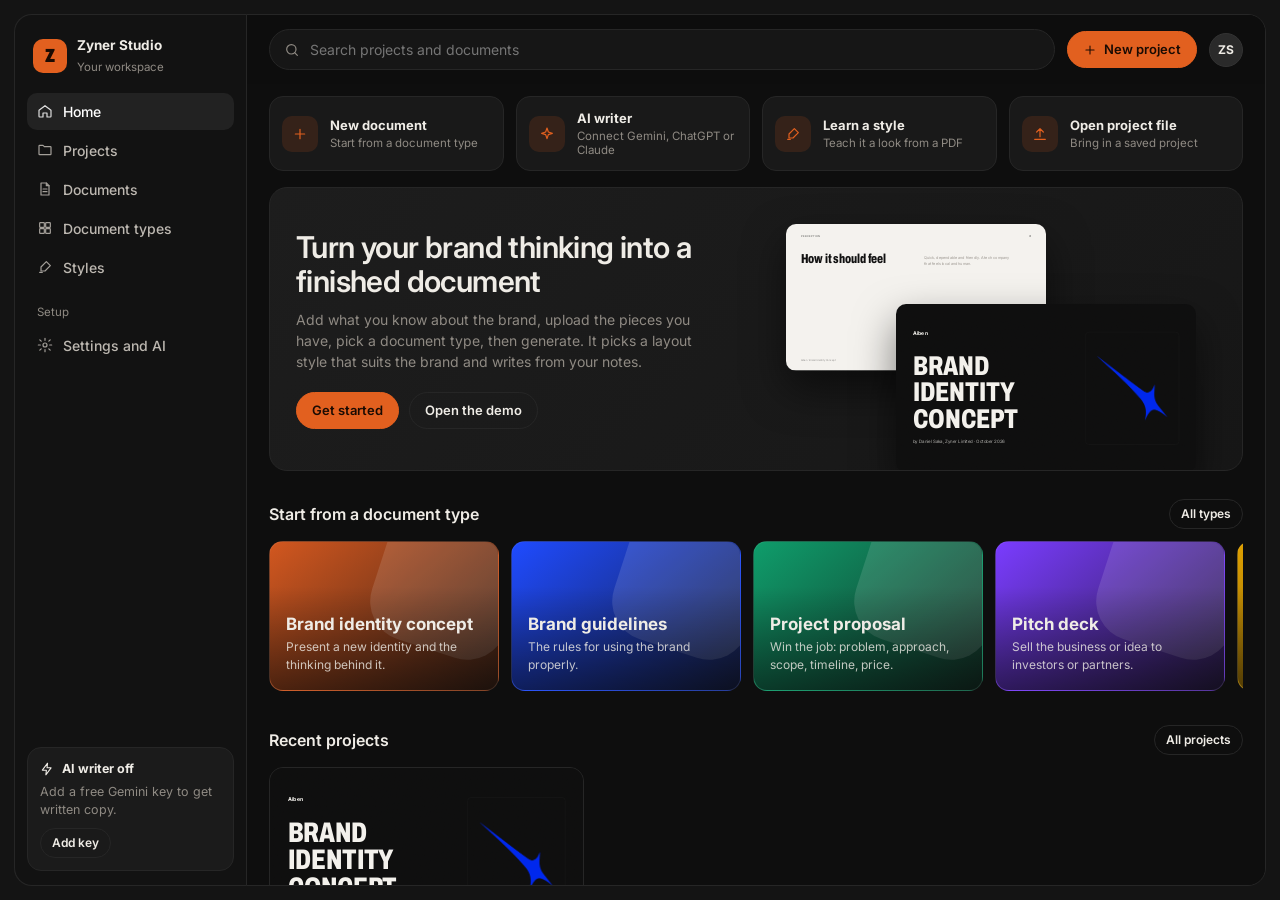
==== commit 5af524c2: "pop: cover fix" ====
--- a/preview.html
+++ b/preview.html
@@ -454,9 +454,8 @@
 .pg.k-pop.t-accent:before{content:"";position:absolute;inset:0;pointer-events:none;background:repeating-linear-gradient(135deg,rgba(0,0,0,.07) 0 2px,transparent 2px 22px)}
 .pg.k-pop .hd{position:absolute;left:40px;right:40px;top:24px;display:grid;grid-template-columns:1.3fr 1fr 1fr auto;gap:20px;font-size:11px;font-weight:600;padding-bottom:9px;border-bottom:1px solid currentColor;opacity:.8;z-index:1}
 .pg.k-pop .H{line-height:.94}
-.pg.k-pop.t-accent .H,.pg.k-pop.t-dark .H{position:absolute}
-.pg.k-pop.L-cover .tt{left:auto;right:56px;top:70px;bottom:auto;max-width:700px}
-.pg.k-pop.L-cover .H,.pg.k-pop.L-closing .H{font-size:150px;color:#fff;-webkit-text-stroke:3px var(--ink);text-shadow:1px 1px 0 var(--ink),2px 2px 0 var(--ink),3px 3px 0 var(--ink),4px 4px 0 var(--ink),5px 5px 0 var(--ink),6px 6px 0 var(--ink),7px 7px 0 var(--ink),8px 8px 0 var(--ink),9px 9px 0 var(--ink),10px 10px 0 var(--ink),11px 11px 0 var(--ink),12px 12px 0 var(--ink);line-height:.9}
+.pg.k-pop.L-cover .tt{left:auto;right:48px;top:70px;bottom:auto;width:720px}
+.pg.k-pop.L-cover .H,.pg.k-pop.L-closing .H{font-size:128px;color:#fff;-webkit-text-stroke:3px var(--ink);text-shadow:1px 1px 0 var(--ink),2px 2px 0 var(--ink),3px 3px 0 var(--ink),4px 4px 0 var(--ink),5px 5px 0 var(--ink),6px 6px 0 var(--ink),7px 7px 0 var(--ink),8px 8px 0 var(--ink),9px 9px 0 var(--ink),10px 10px 0 var(--ink),11px 11px 0 var(--ink),12px 12px 0 var(--ink);line-height:.9}
 .pg.k-pop.L-cover .meta{font-size:15px;font-weight:600;margin-top:34px;opacity:.85}
 .pg.k-pop.L-cover .brand{left:40px;top:auto;bottom:40px;font-family:var(--hf);text-transform:uppercase;font-size:44px;line-height:.92;max-width:320px;font-weight:400}
 .pg.k-pop.L-cover .hero{left:40px;top:40px;bottom:auto;right:auto;width:120px;height:120px;background:transparent!important}
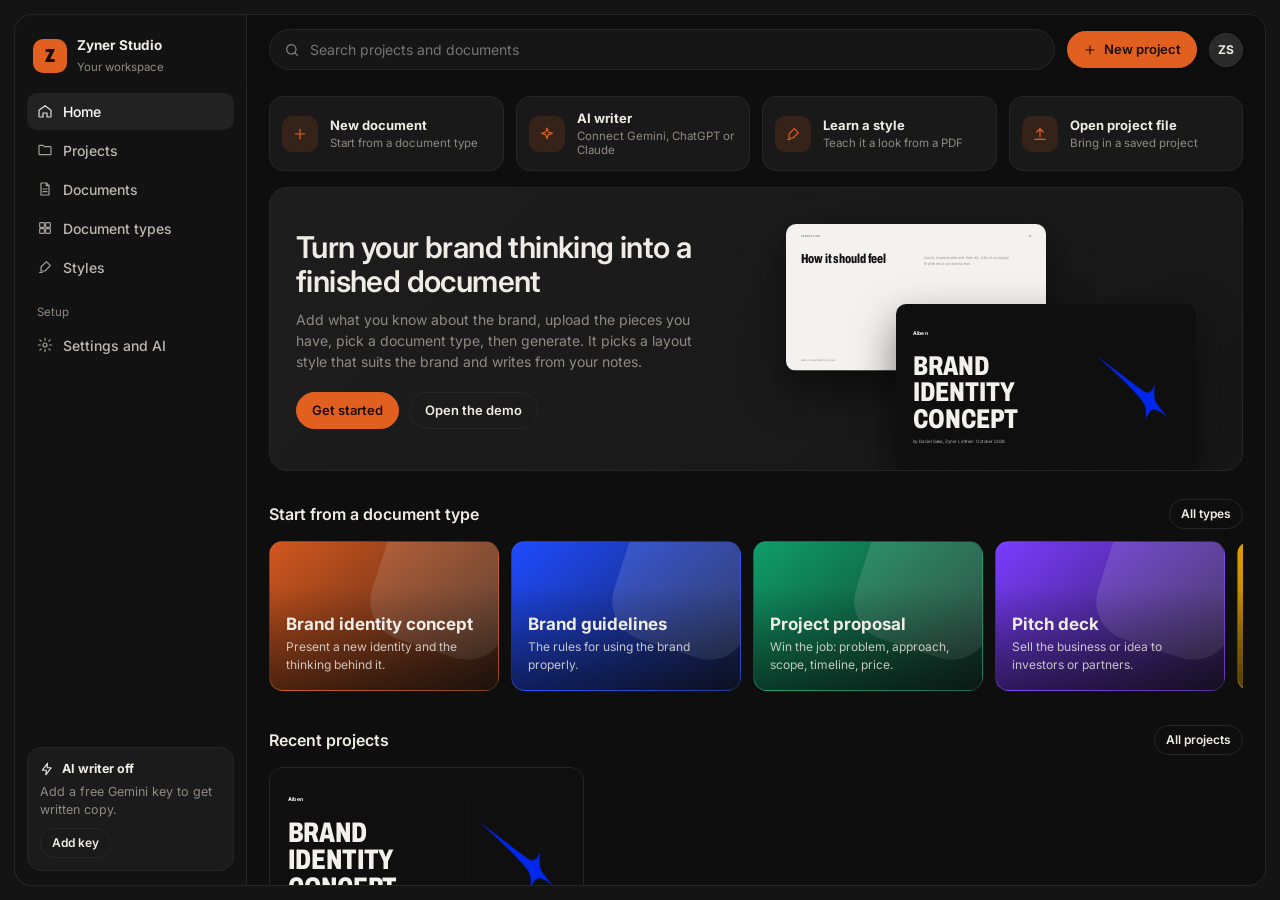
==== commit f7e799ed: "block: statement spacing, cover mark" ====
--- a/preview.html
+++ b/preview.html
@@ -500,11 +500,11 @@
 .pg.k-block.L-cover .H{font-size:124px;line-height:.95}
 .pg.k-block.L-cover .meta{font-size:15px;margin-top:18px;text-transform:lowercase}
 .pg.k-block.L-cover .brand{left:56px;top:auto;bottom:56px;font-size:24px;text-transform:lowercase;letter-spacing:-.02em}
-.pg.k-block.L-cover .hero{right:56px;top:auto;bottom:56px;width:240px;height:240px;background:transparent!important}
-.pg.k-block.L-cover .hero img{max-width:240px;max-height:240px}
+.pg.k-block.L-cover .hero{right:56px;top:auto;bottom:56px;width:240px;height:240px;background:#fff!important;padding:40px}
+.pg.k-block.L-cover .hero img{max-width:160px;max-height:160px}
 .pg.k-block.L-divider .num,.pg.k-block.L-divider .lab,.pg.k-block.L-divider .no{display:none}
 .pg.k-block.L-divider .H{left:56px;bottom:64px;font-size:124px;max-width:1000px}
-.pg.k-block.L-statement .H{left:56px;top:auto;bottom:150px;max-width:1080px;font-size:116px}
+.pg.k-block.L-statement .H{left:56px;top:auto;bottom:200px;max-width:1100px;font-size:104px}
 .pg.k-block.L-statement .B{left:56px;right:auto;top:auto;bottom:60px;width:680px;font-size:17px}
 .pg.k-block.t-paper.L-statement .H{color:var(--acc)}
 .pg.k-block .rl{display:flex;align-items:baseline;gap:26px}
